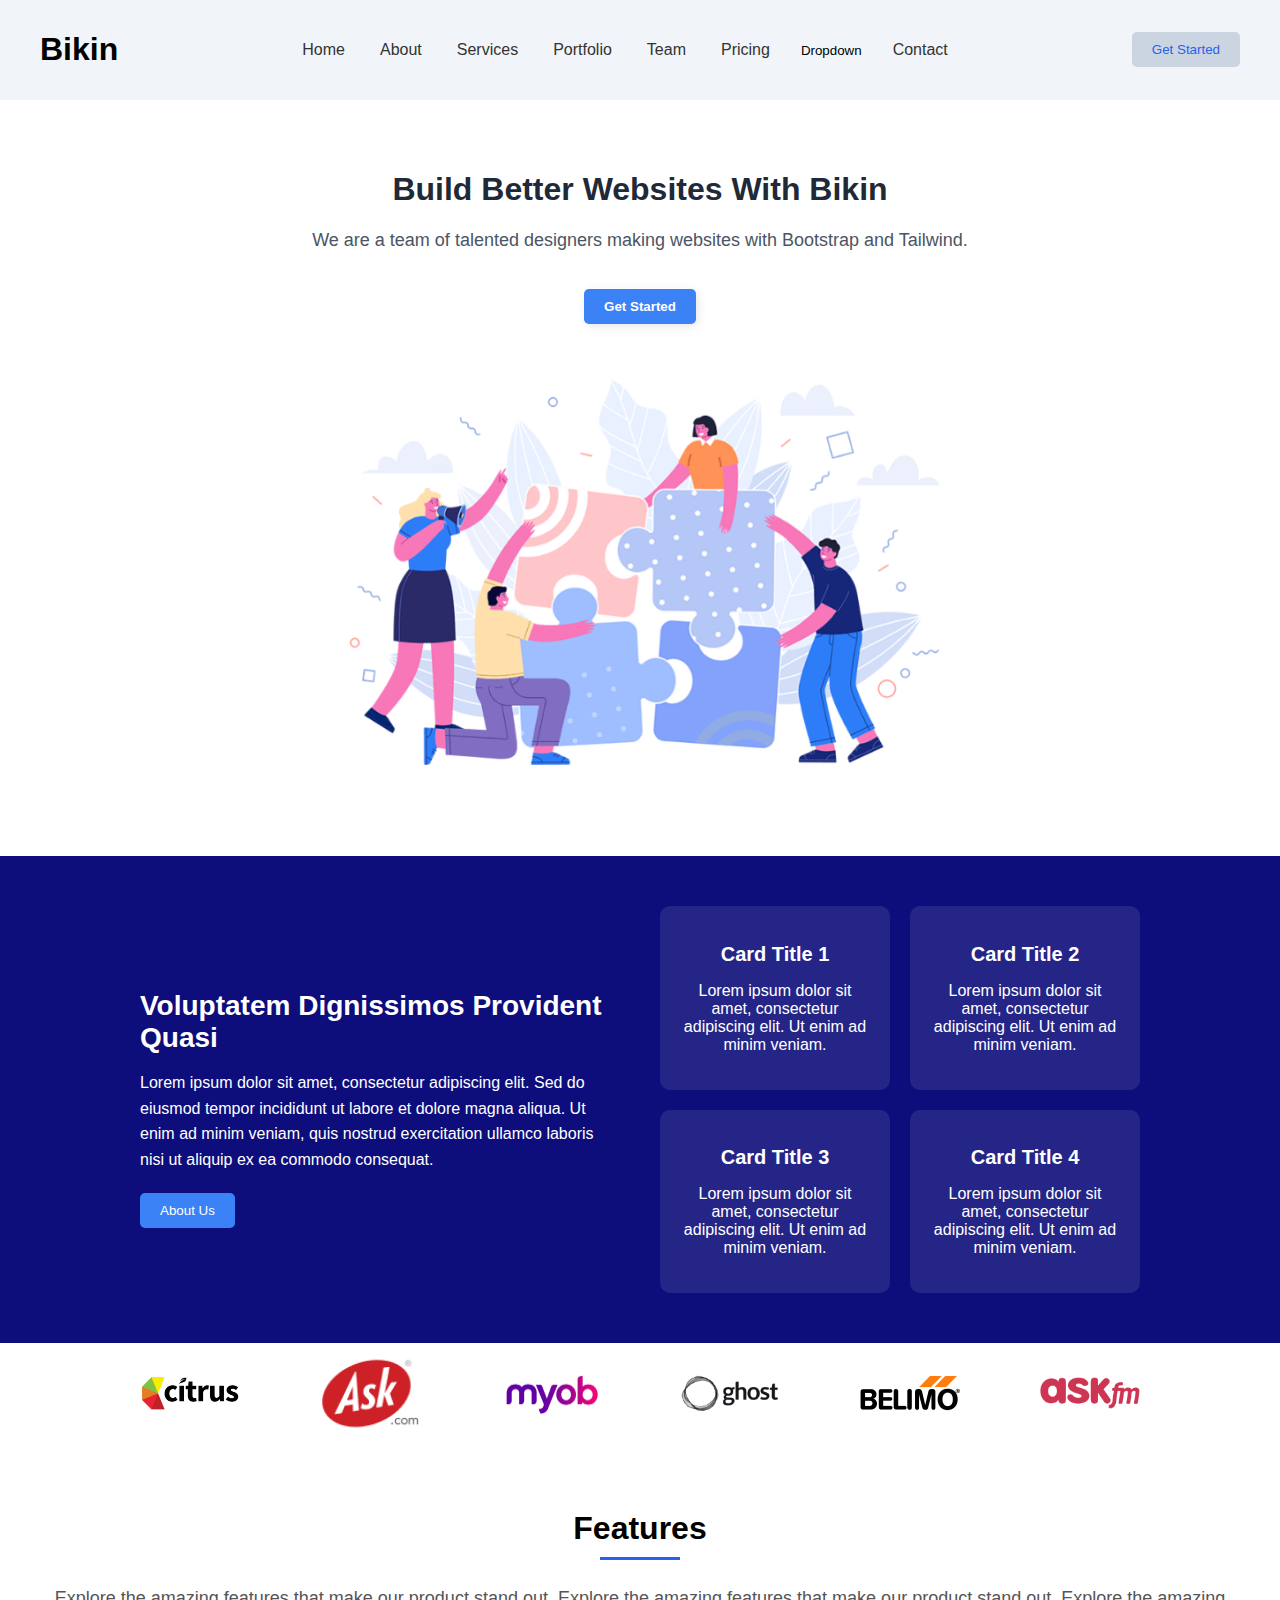
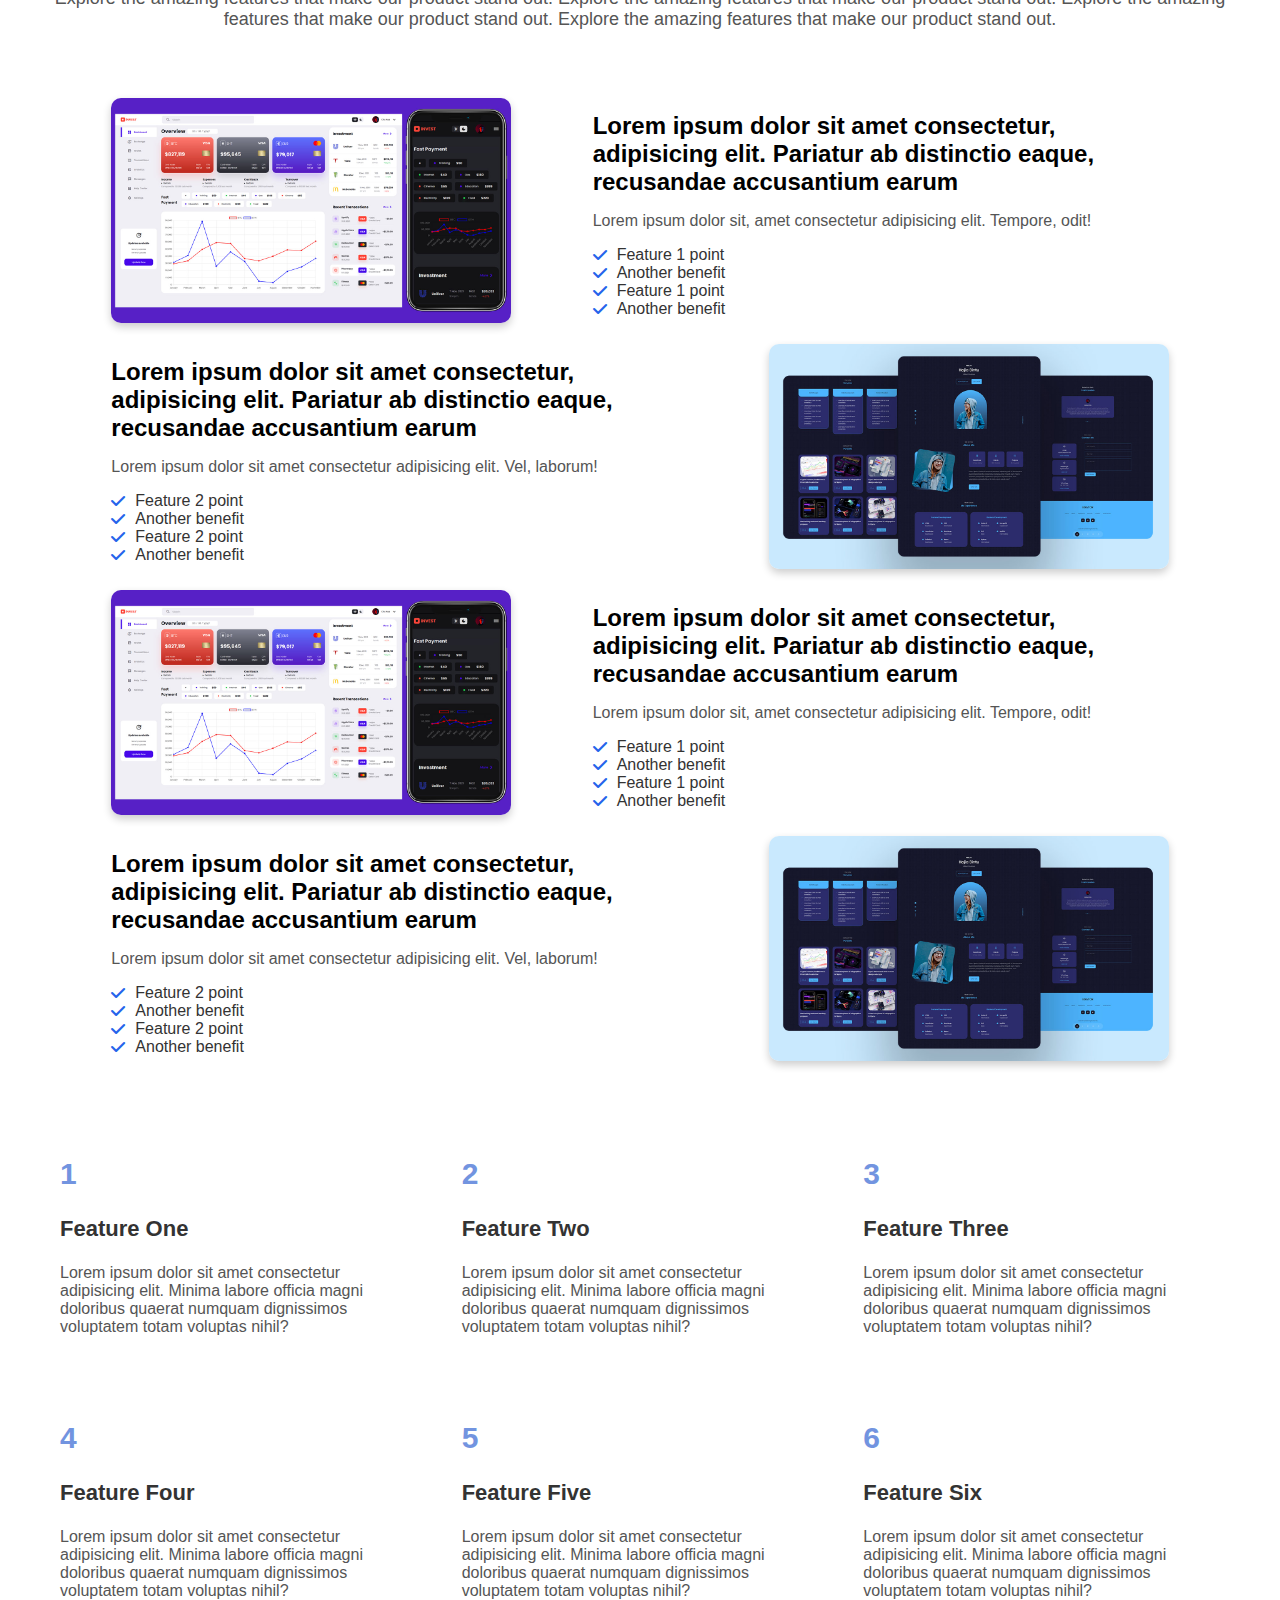
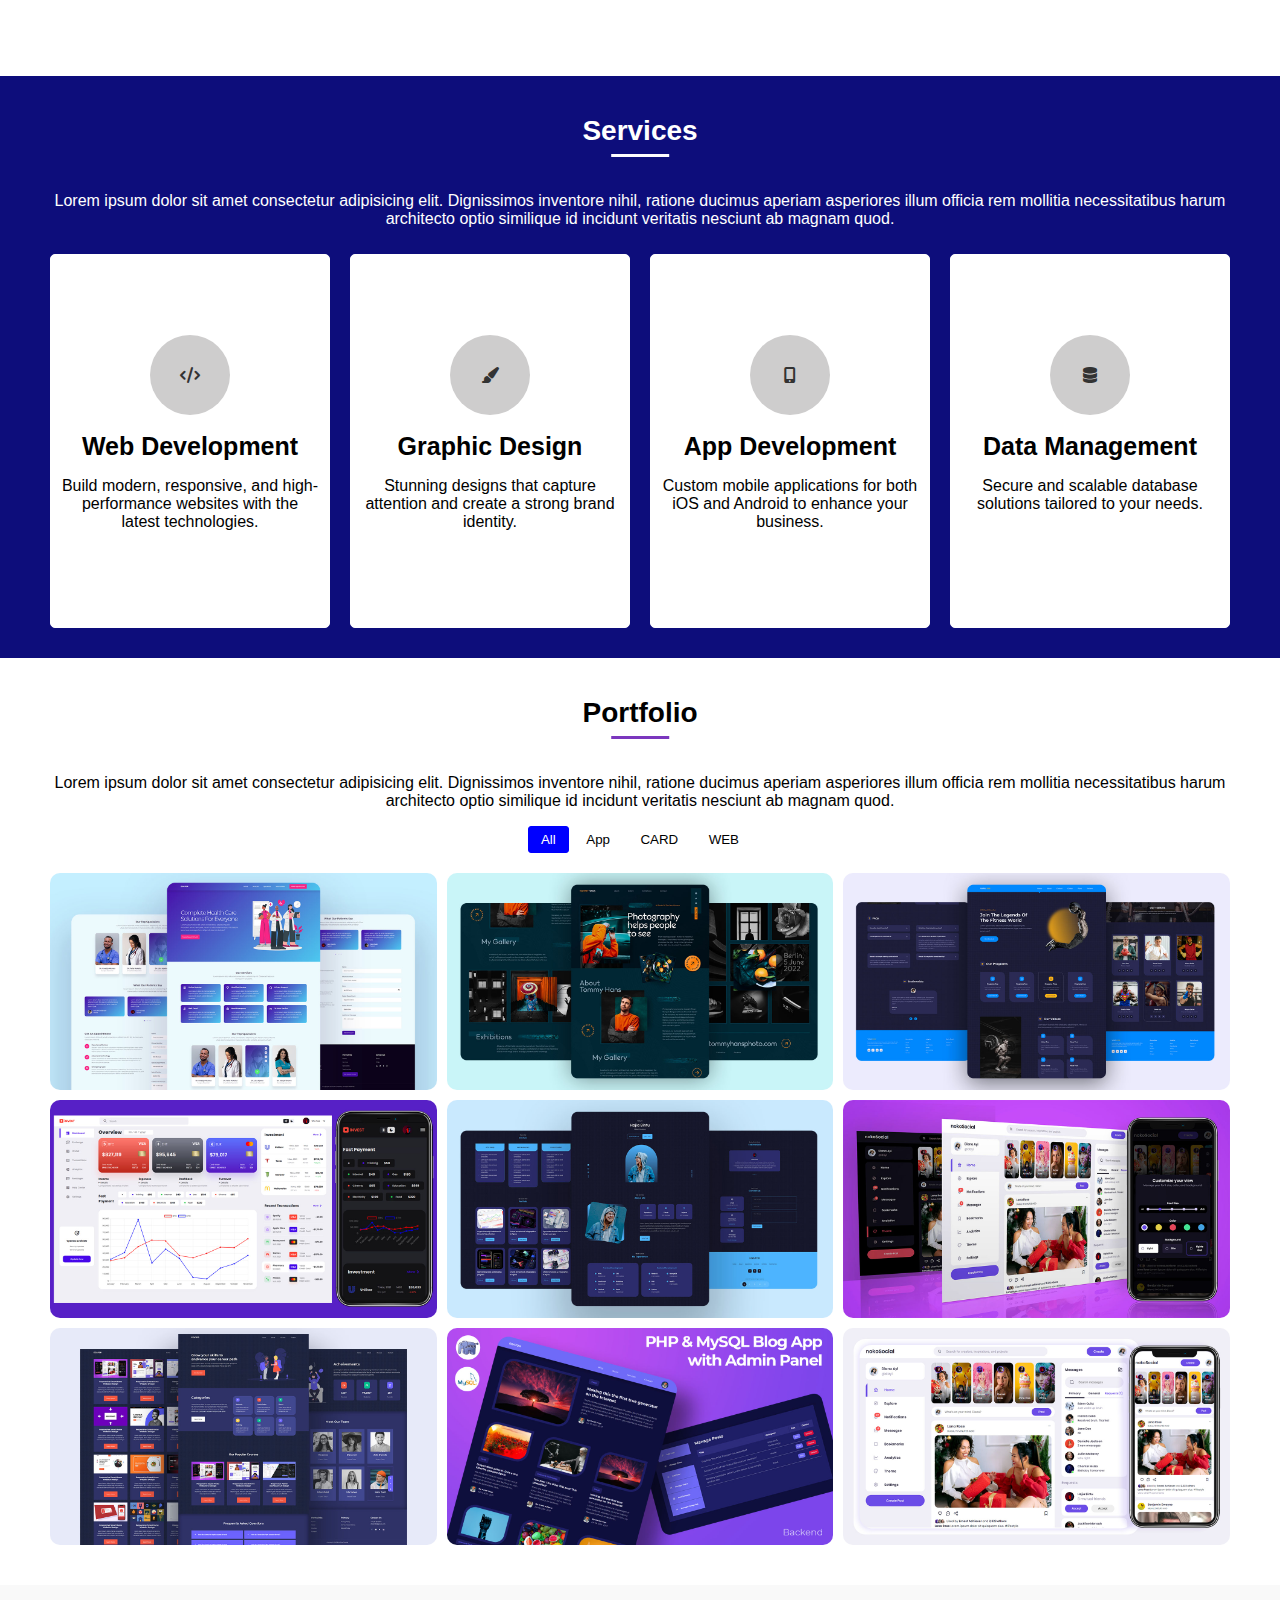
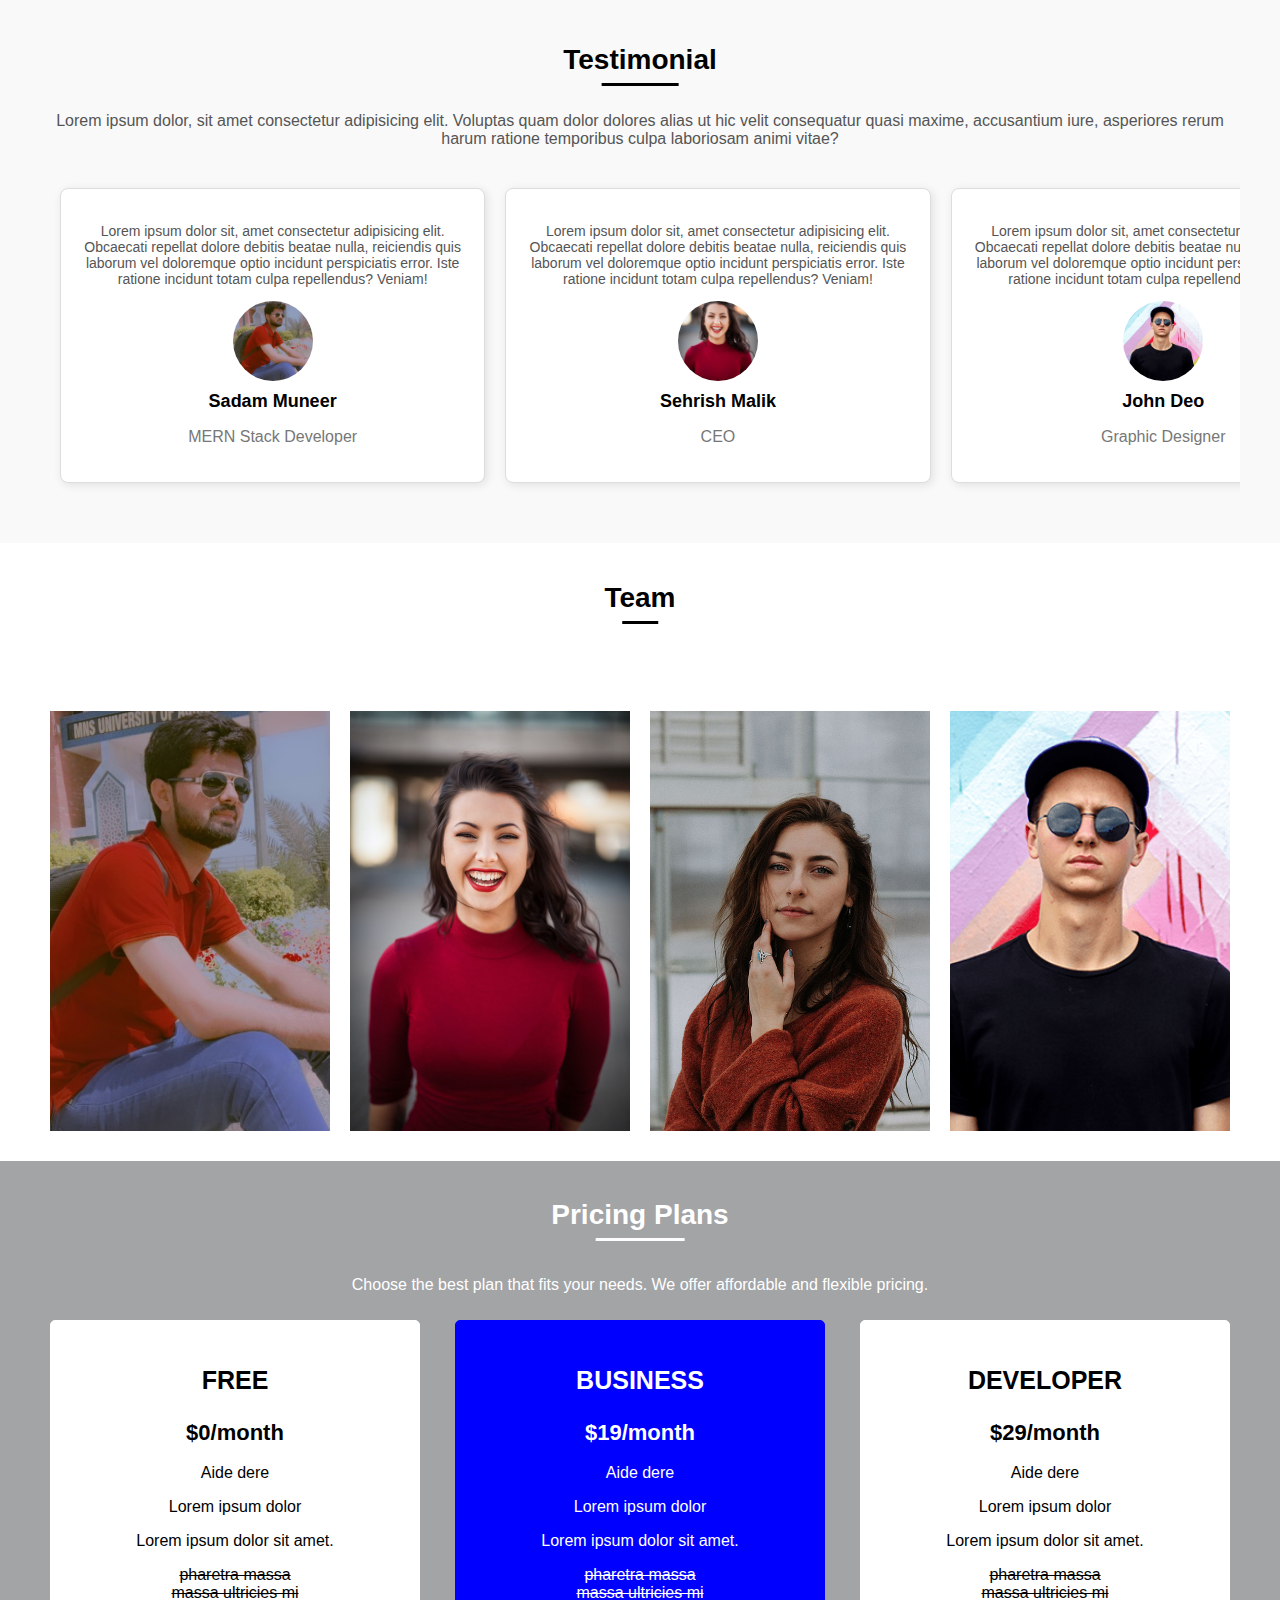
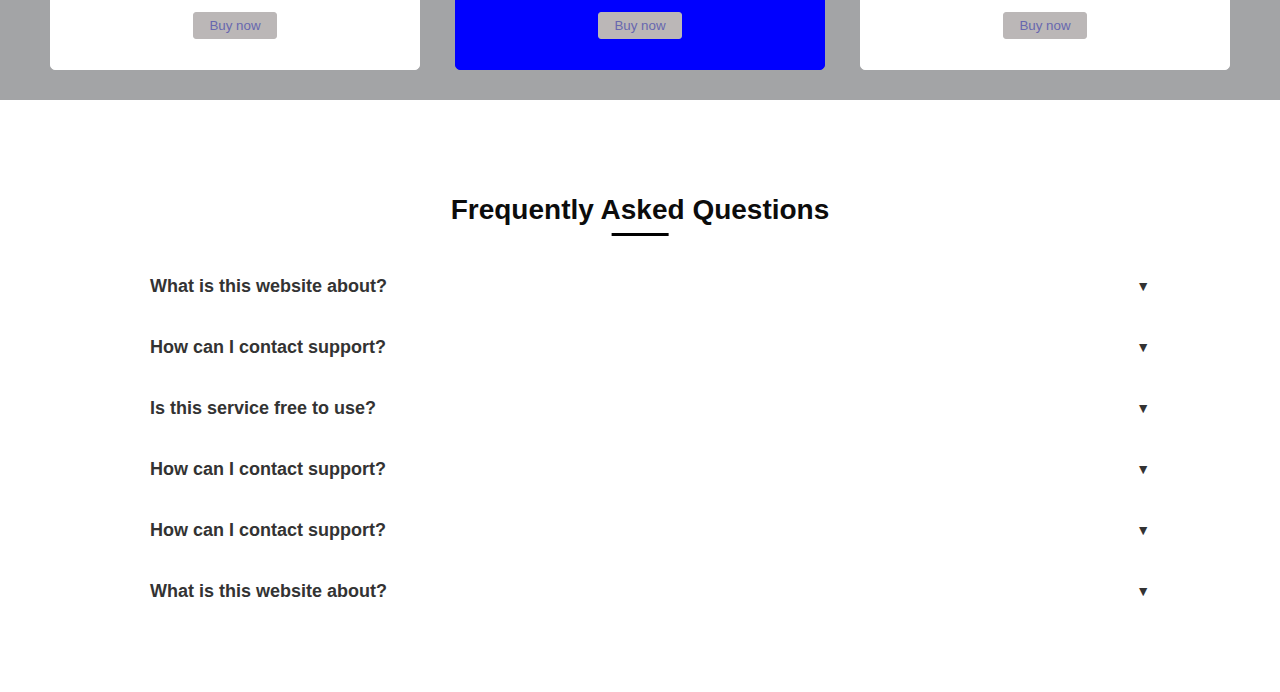
==== main.html @ 3523f473 "first commit" ====
<!DOCTYPE html>
<html lang="en">
  <head>
    <meta charset="UTF-8" />
    <meta name="viewport" content="width=device-width, initial-scale=1.0" />
    <title>Bikin</title>
  </head>
  <body>
    <div id="navbar"></div>
    <div id="header"></div>
    <div id="about"></div>
    <div id="mainfeatureDiv"></div>
    <div id="cards"></div>
    <div id="services"></div>
    <div id="portfolio"></div>
    <div id="testimonial"></div>
    <div id="team"></div>
    <div id="pricing"></div>
    <div id="faq"></div>

    <script>
      fetch("./Navbar/index.html")
        .then((response) => response.text())
        .then((data) => {
          document.getElementById("navbar").innerHTML = data;
        })
        .catch((error) => console.error("Error loading content:", error));

      // Load Header Page Content
      fetch("./Header/Header.html")
        .then((response) => response.text())
        .then((data) => {
          document.getElementById("header").innerHTML = data;
        })
        .catch((error) => console.error("Error loading content:", error));

      // Load About Content
      fetch("./About/About.html")
        .then((response) => response.text())
        .then((data) => {
          document.getElementById("about").innerHTML = data;
        })
        .catch((error) => console.error("Error loading content:", error));

      // Load feature Content
      fetch("./feature-section/feature.html")
        .then((response) => response.text())
        .then((data) => {
          document.getElementById("mainfeatureDiv").innerHTML = data;
        })
        .catch((error) => console.error("Error loading content:", error));

      // Load cards Content
      fetch("./cards/cards.html")
        .then((response) => response.text())
        .then((data) => {
          document.getElementById("cards").innerHTML = data;
        })
        .catch((error) => console.error("Error loading content:", error));

      // Load services Content
      fetch("./services/services.html")
        .then((response) => response.text())
        .then((data) => {
          document.getElementById("services").innerHTML = data;
        })
        .catch((error) => console.error("Error loading content:", error));

      // Load portfolio Content
      fetch("./portfolio-section/portfolio.html")
        .then((response) => response.text())
        .then((data) => {
          document.getElementById("portfolio").innerHTML = data;
        })
        .catch((error) => console.error("Error loading content:", error));

      // Load  testimonial-section Content
      fetch("./testimonial-section/testimonial.html")
        .then((response) => response.text())
        .then((data) => {
          document.getElementById("testimonial").innerHTML = data;
        })
        .catch((error) => console.error("Error loading content:", error));

      // Load  testimonial-section Content
      fetch("./team/team.html")
        .then((response) => response.text())
        .then((data) => {
          document.getElementById("team").innerHTML = data;
        })
        .catch((error) => console.error("Error loading content:", error));

      // Load  testimonial-section Content
      fetch("./pricing/pricing.html")
        .then((response) => response.text())
        .then((data) => {
          document.getElementById("pricing").innerHTML = data;
        })
        .catch((error) => console.error("Error loading content:", error));

      // Load  FAQ-section Content
      fetch("./faq/faq.html")
        .then((response) => response.text())
        .then((data) => {
          document.getElementById("faq").innerHTML = data;
        })
        .catch((error) => console.error("Error loading content:", error));
    </script>
  </body>
</html>
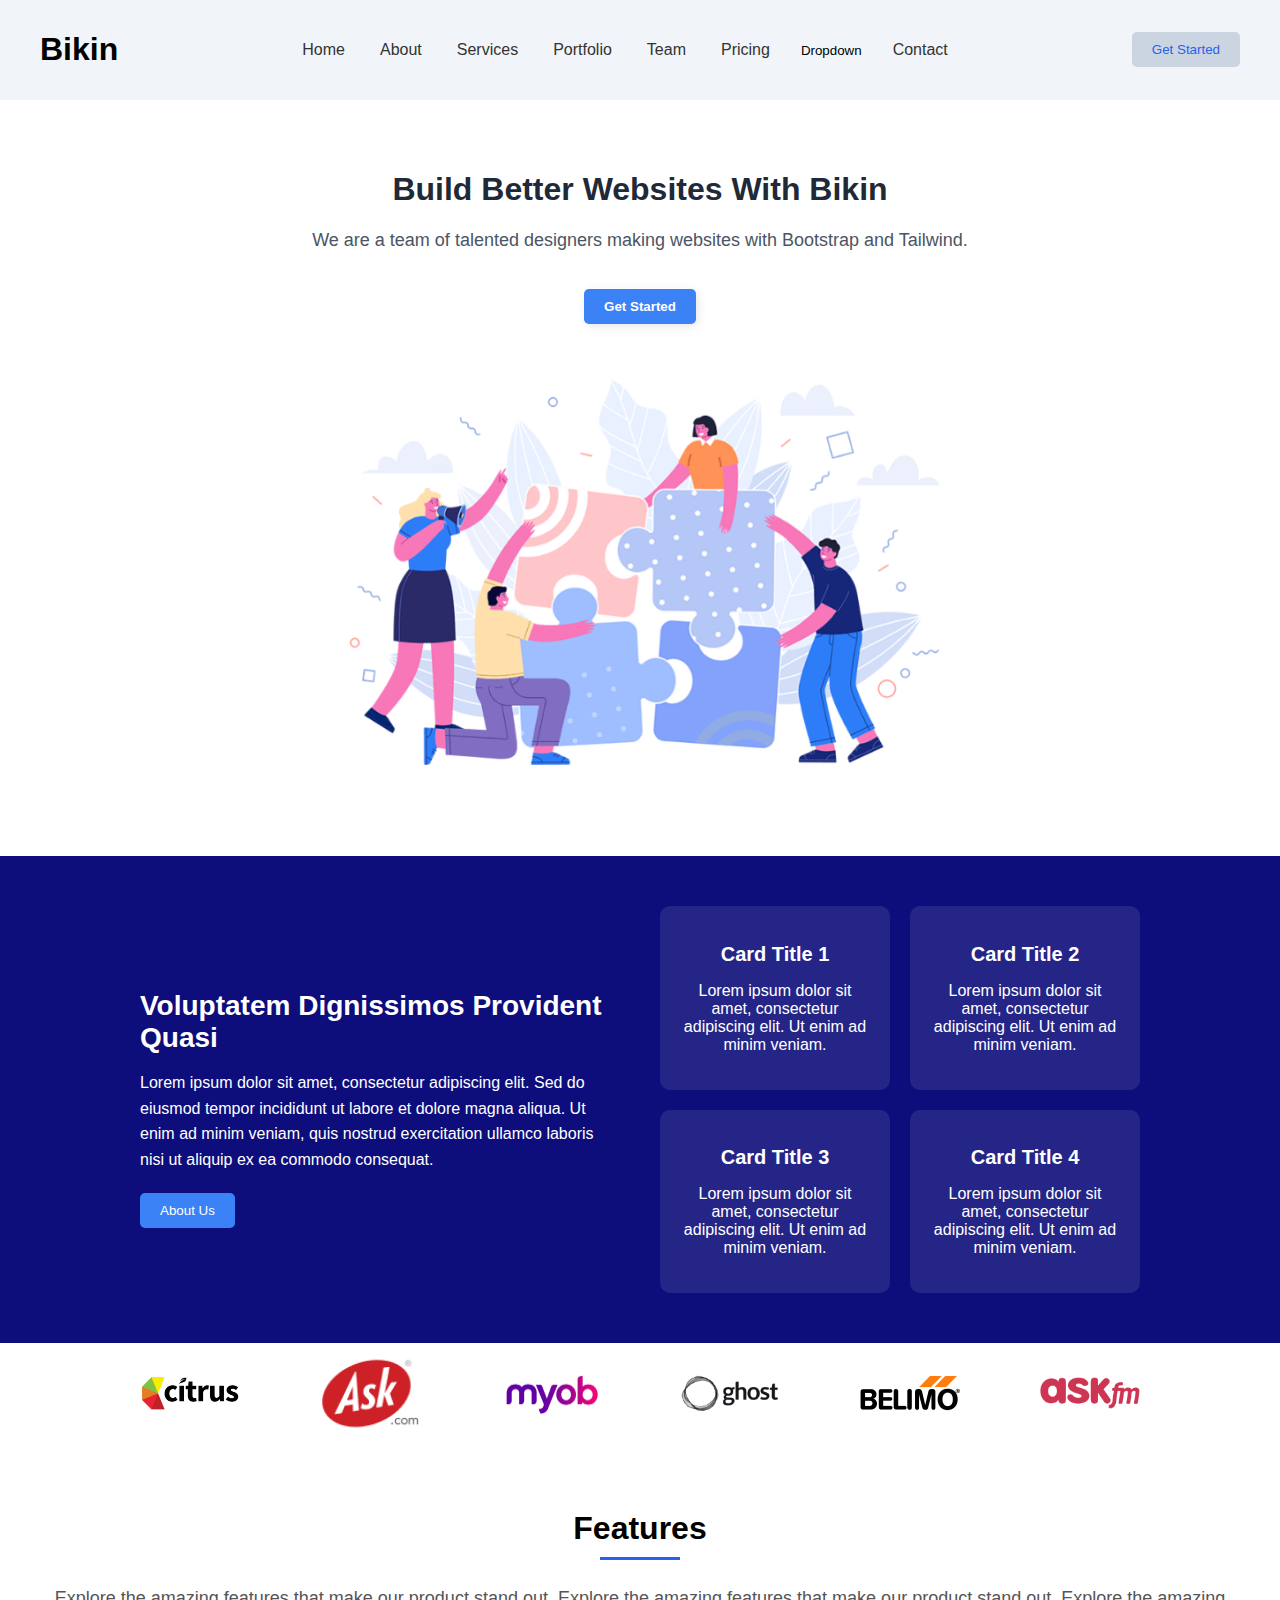
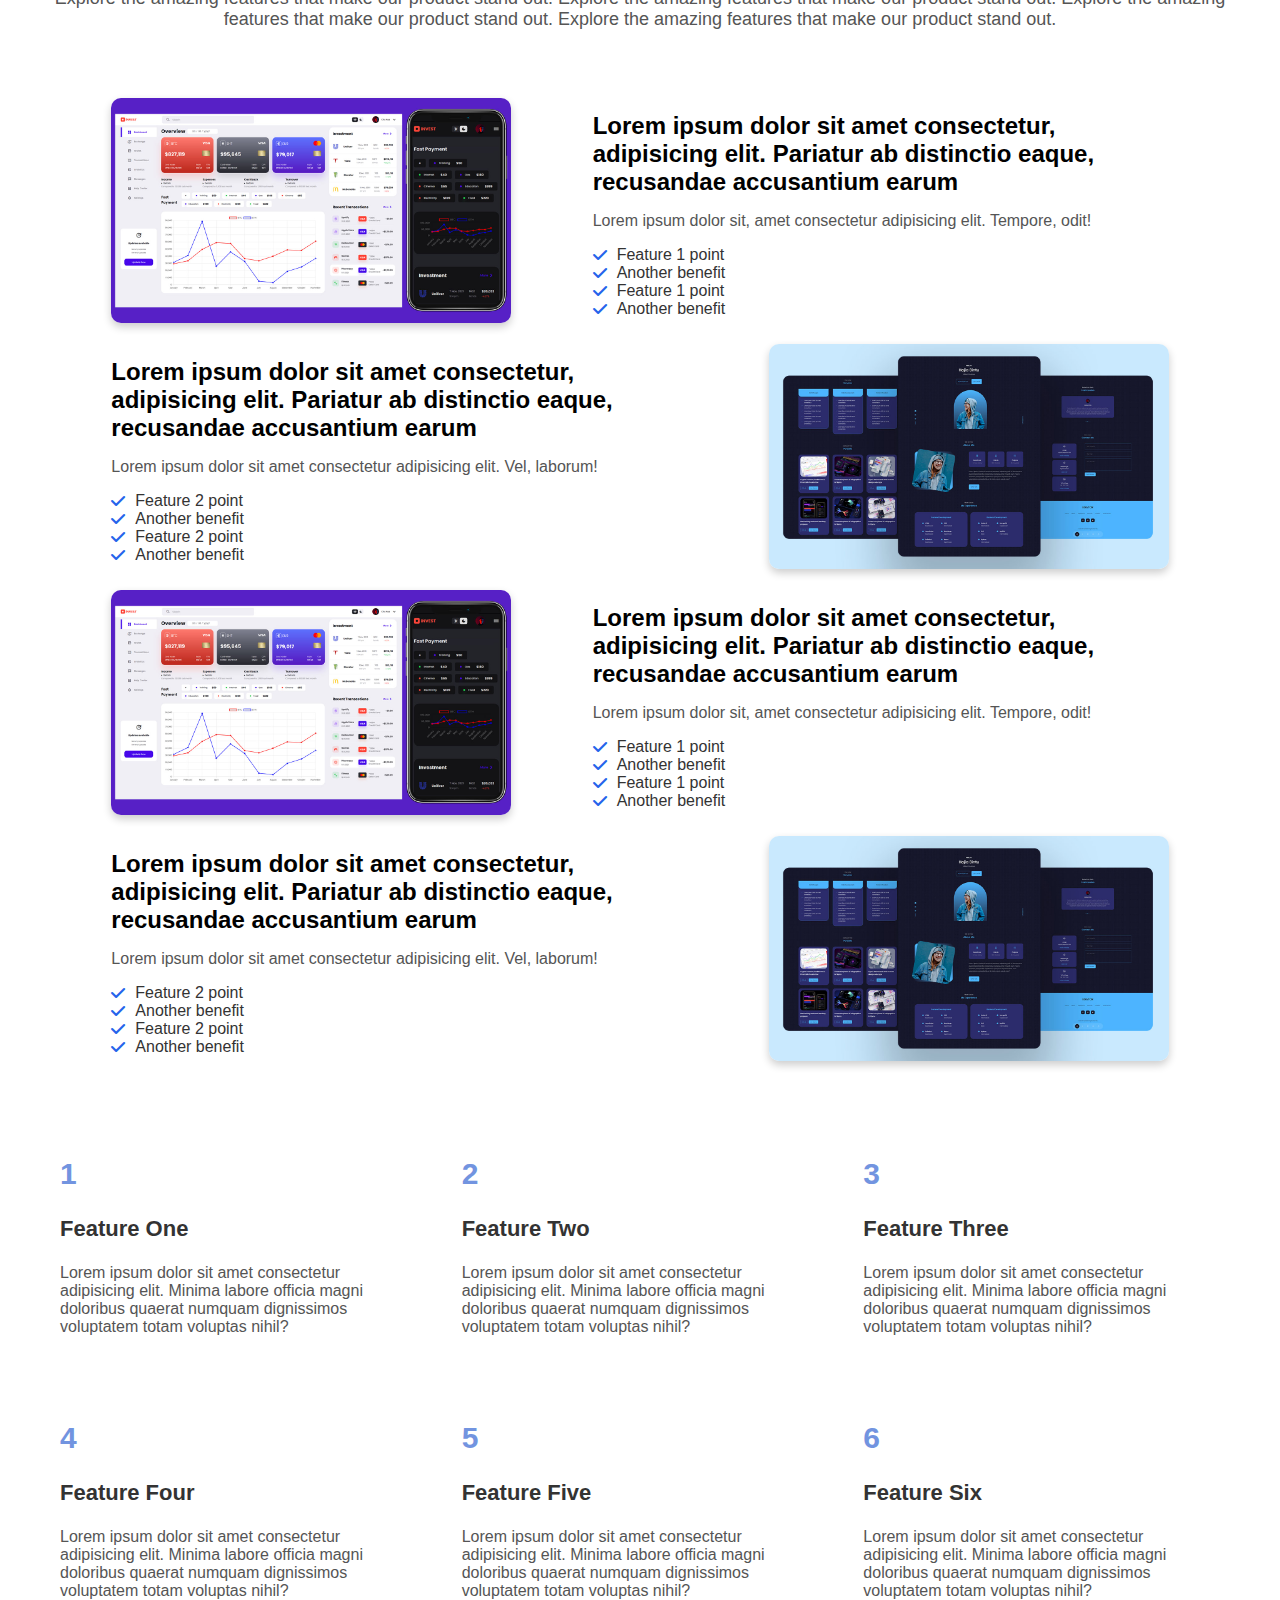
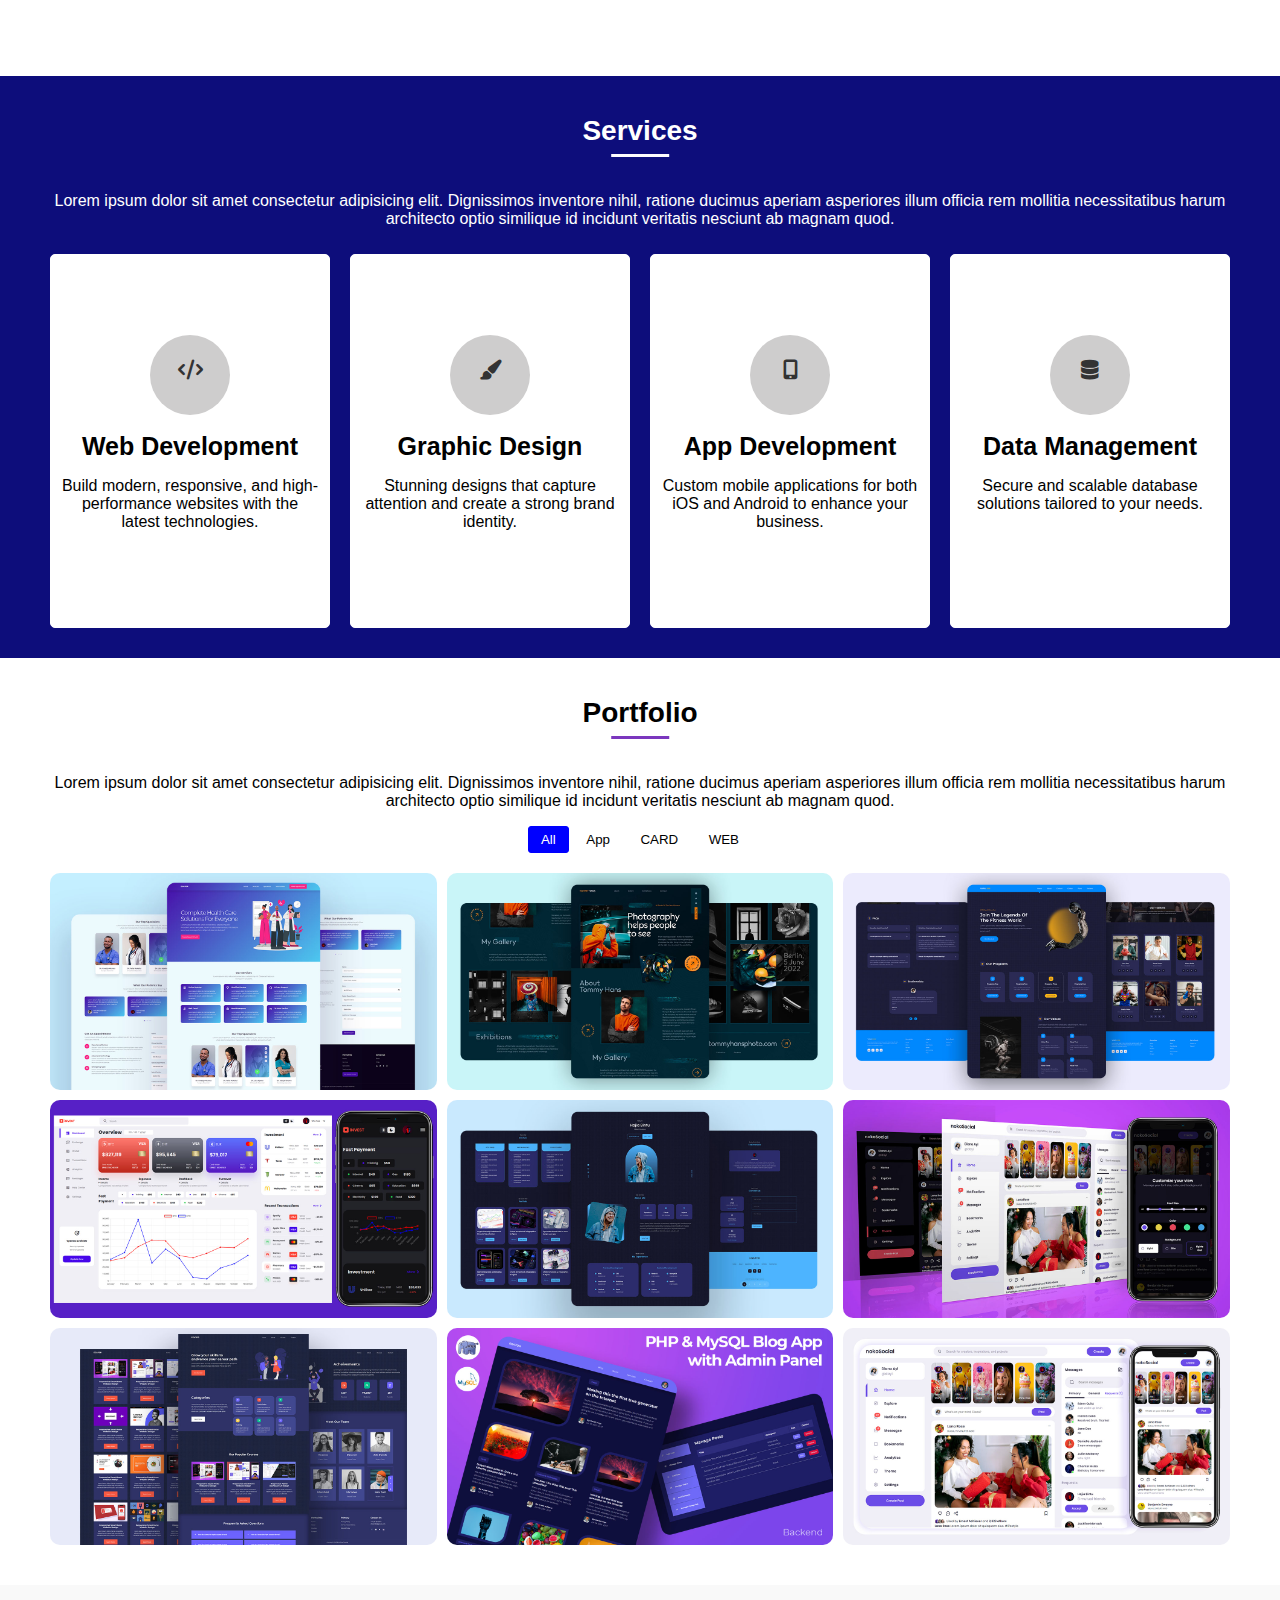
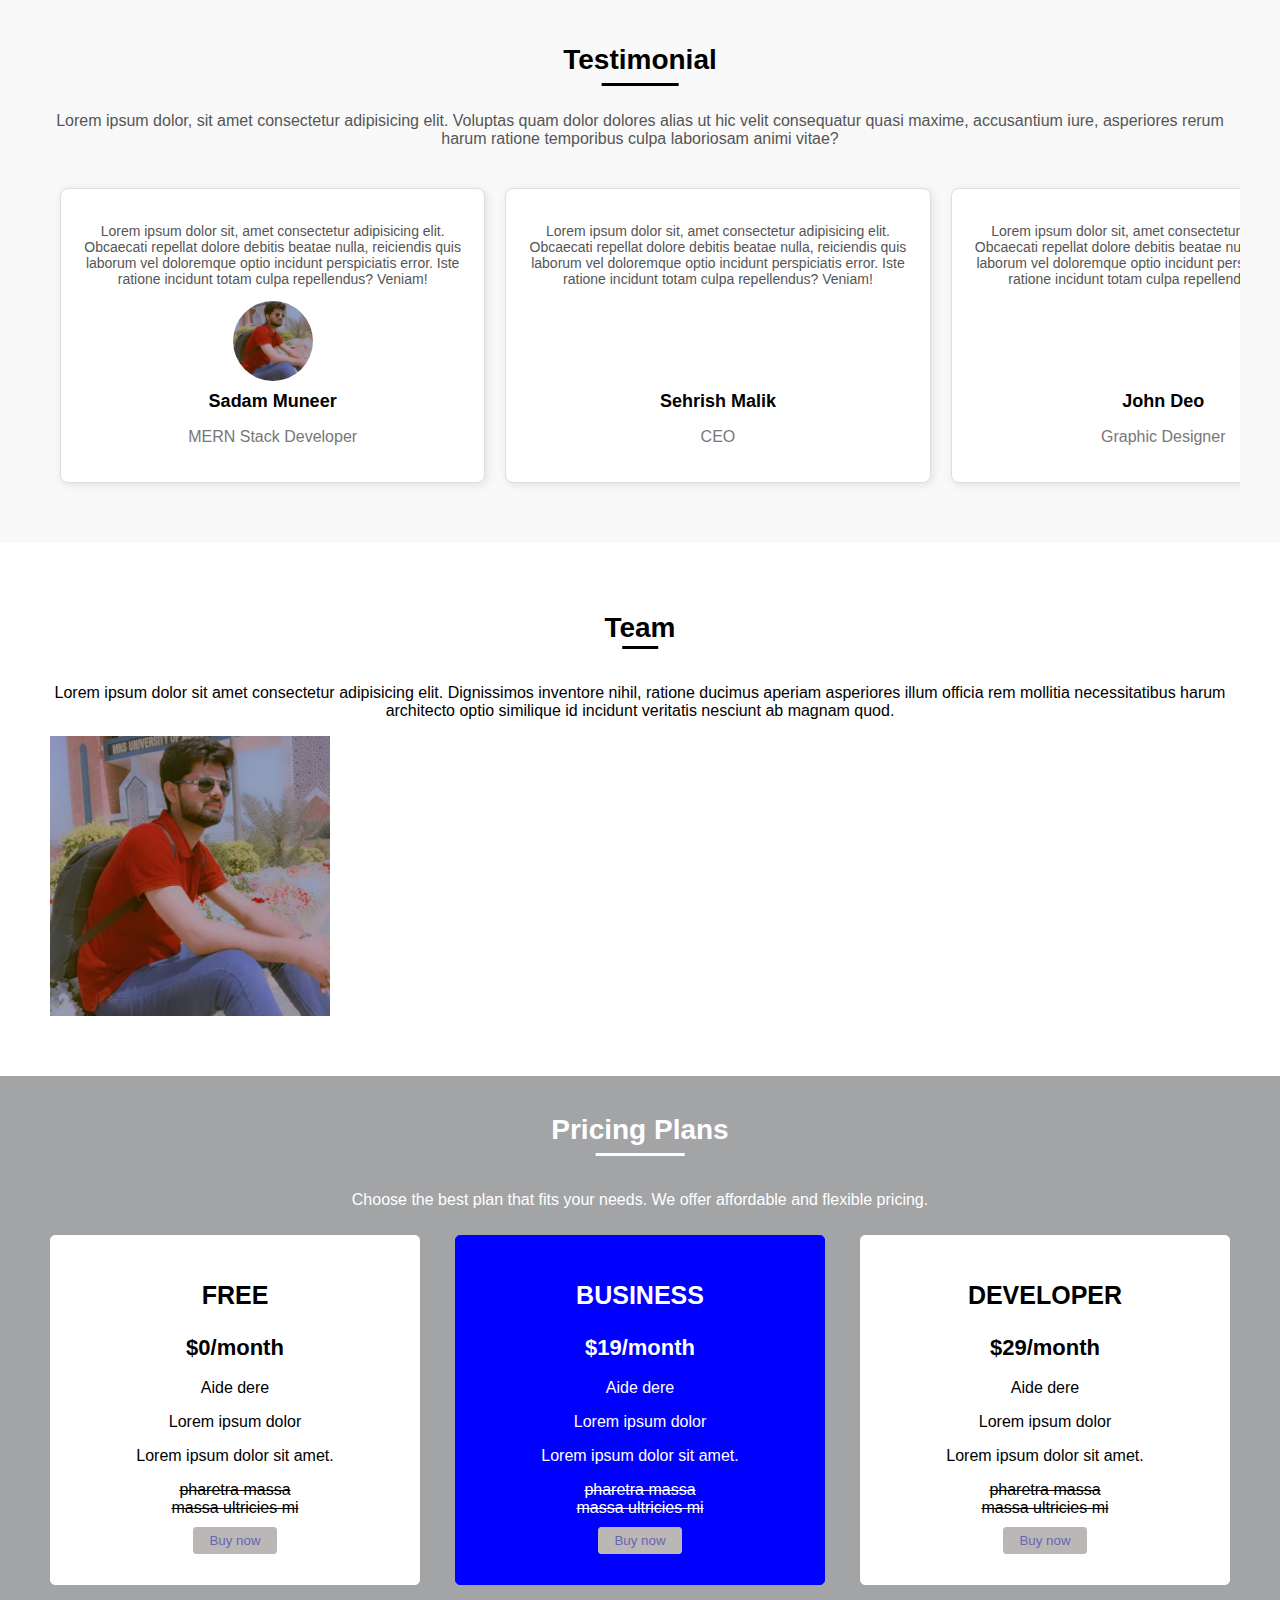
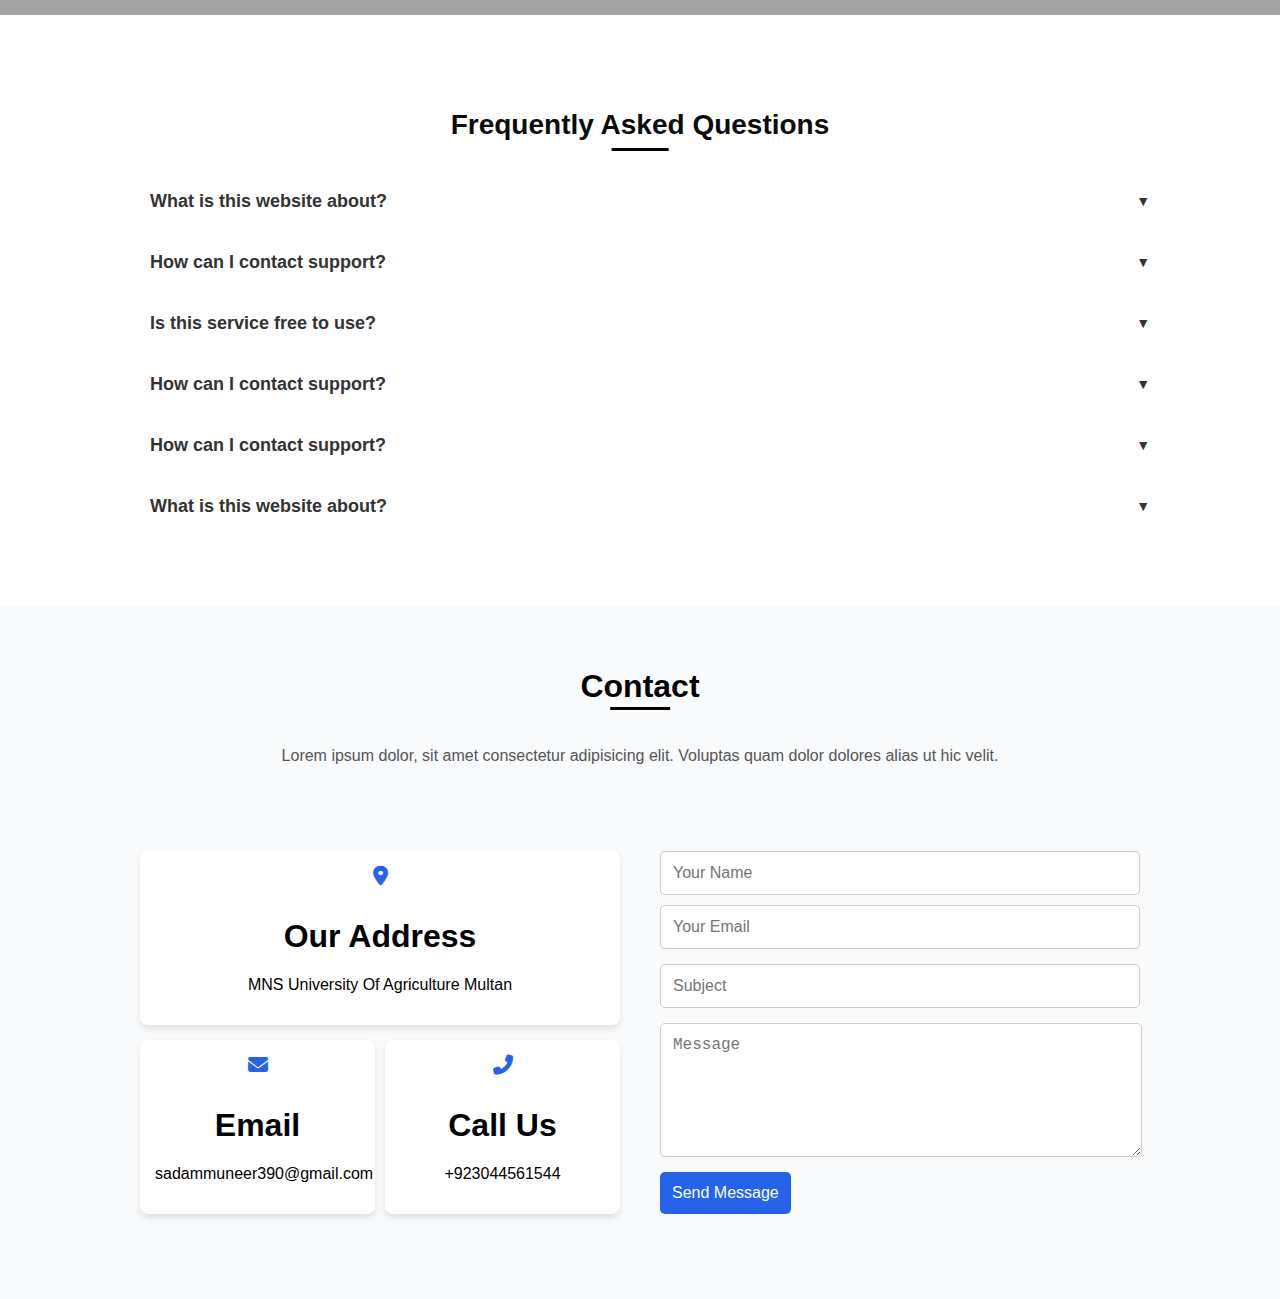
==== commit 1b228125: "feat: updated" ====
--- a/main.html
+++ b/main.html
@@ -17,6 +17,8 @@
     <div id="team"></div>
     <div id="pricing"></div>
     <div id="faq"></div>
+    <div id="contact"></div>
+
 
     <script>
       fetch("./Navbar/index.html")
@@ -105,6 +107,14 @@
           document.getElementById("faq").innerHTML = data;
         })
         .catch((error) => console.error("Error loading content:", error));
+
+          // Load  contact-section Content
+      fetch("./contact/contact.html")
+        .then((response) => response.text())
+        .then((data) => {
+          document.getElementById("contact").innerHTML = data;
+        })
+        .catch((error) => console.error("Error loading content:", error));
     </script>
   </body>
 </html>
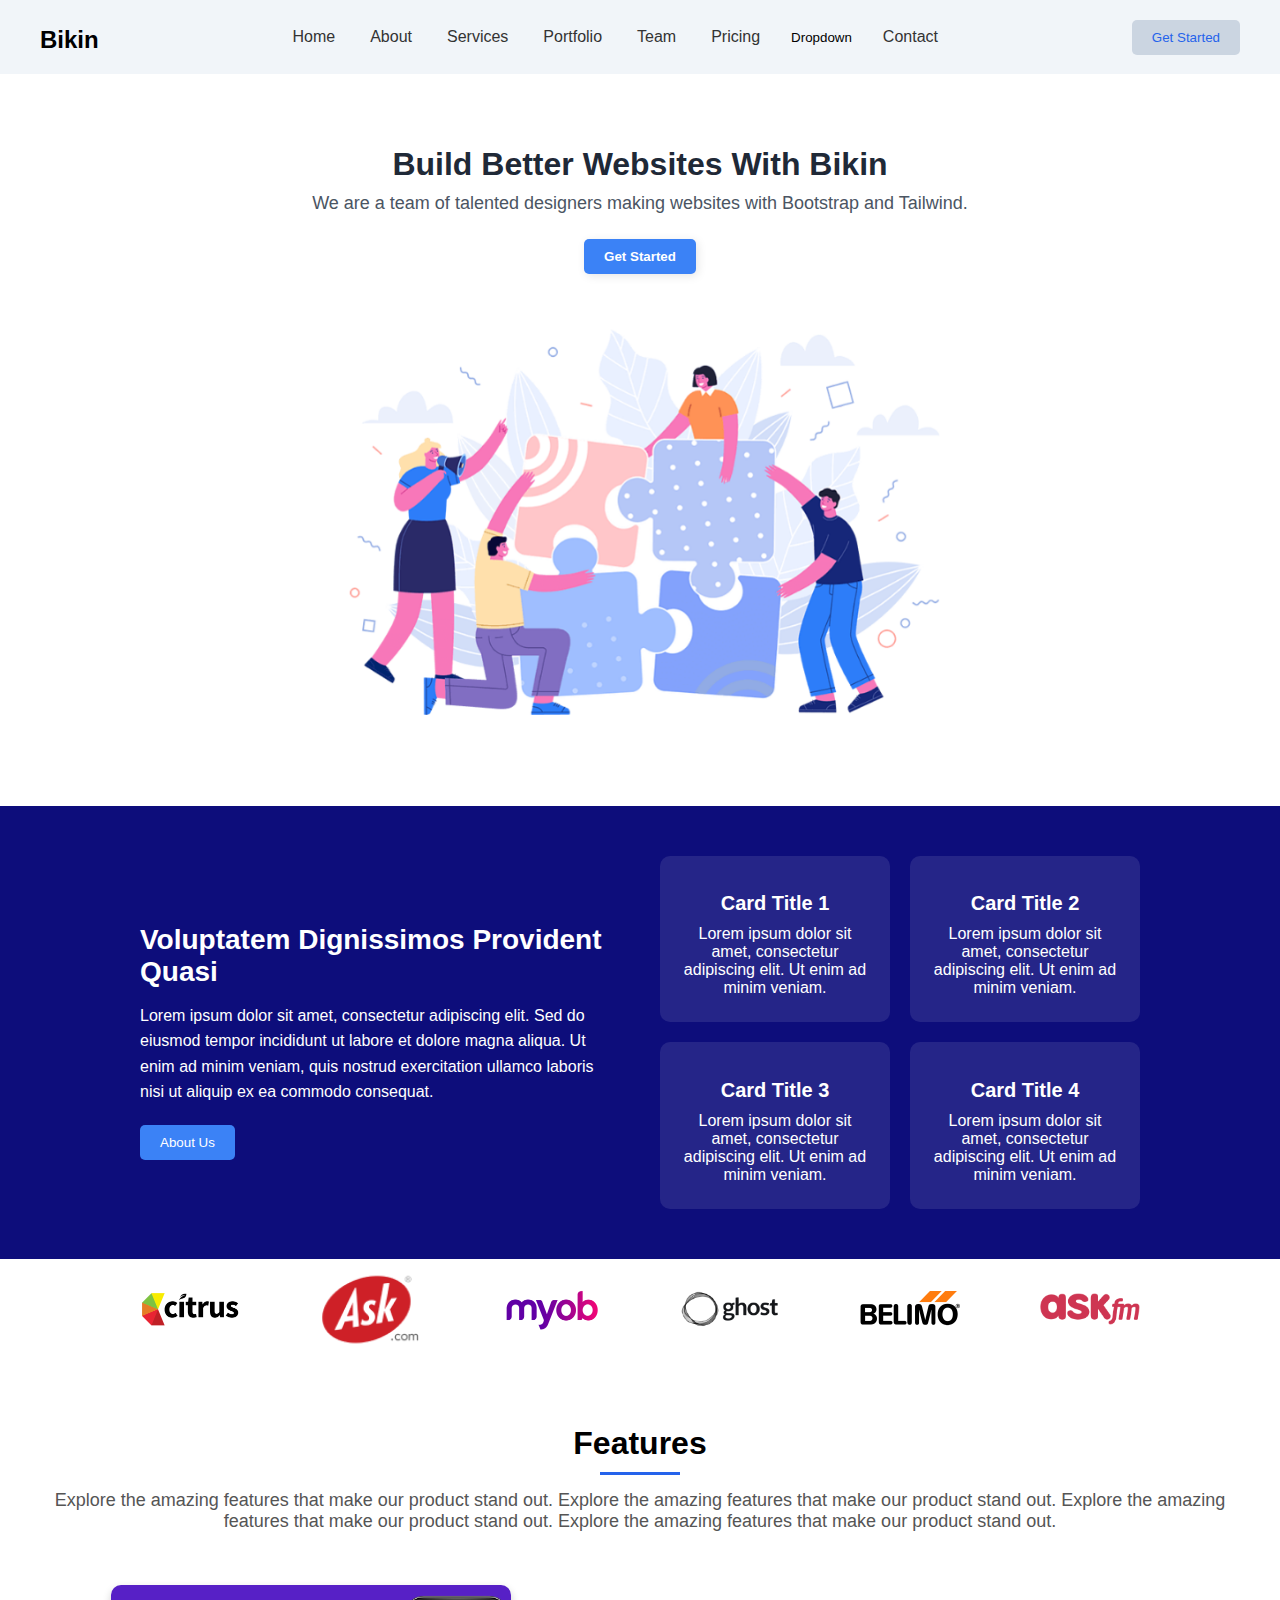
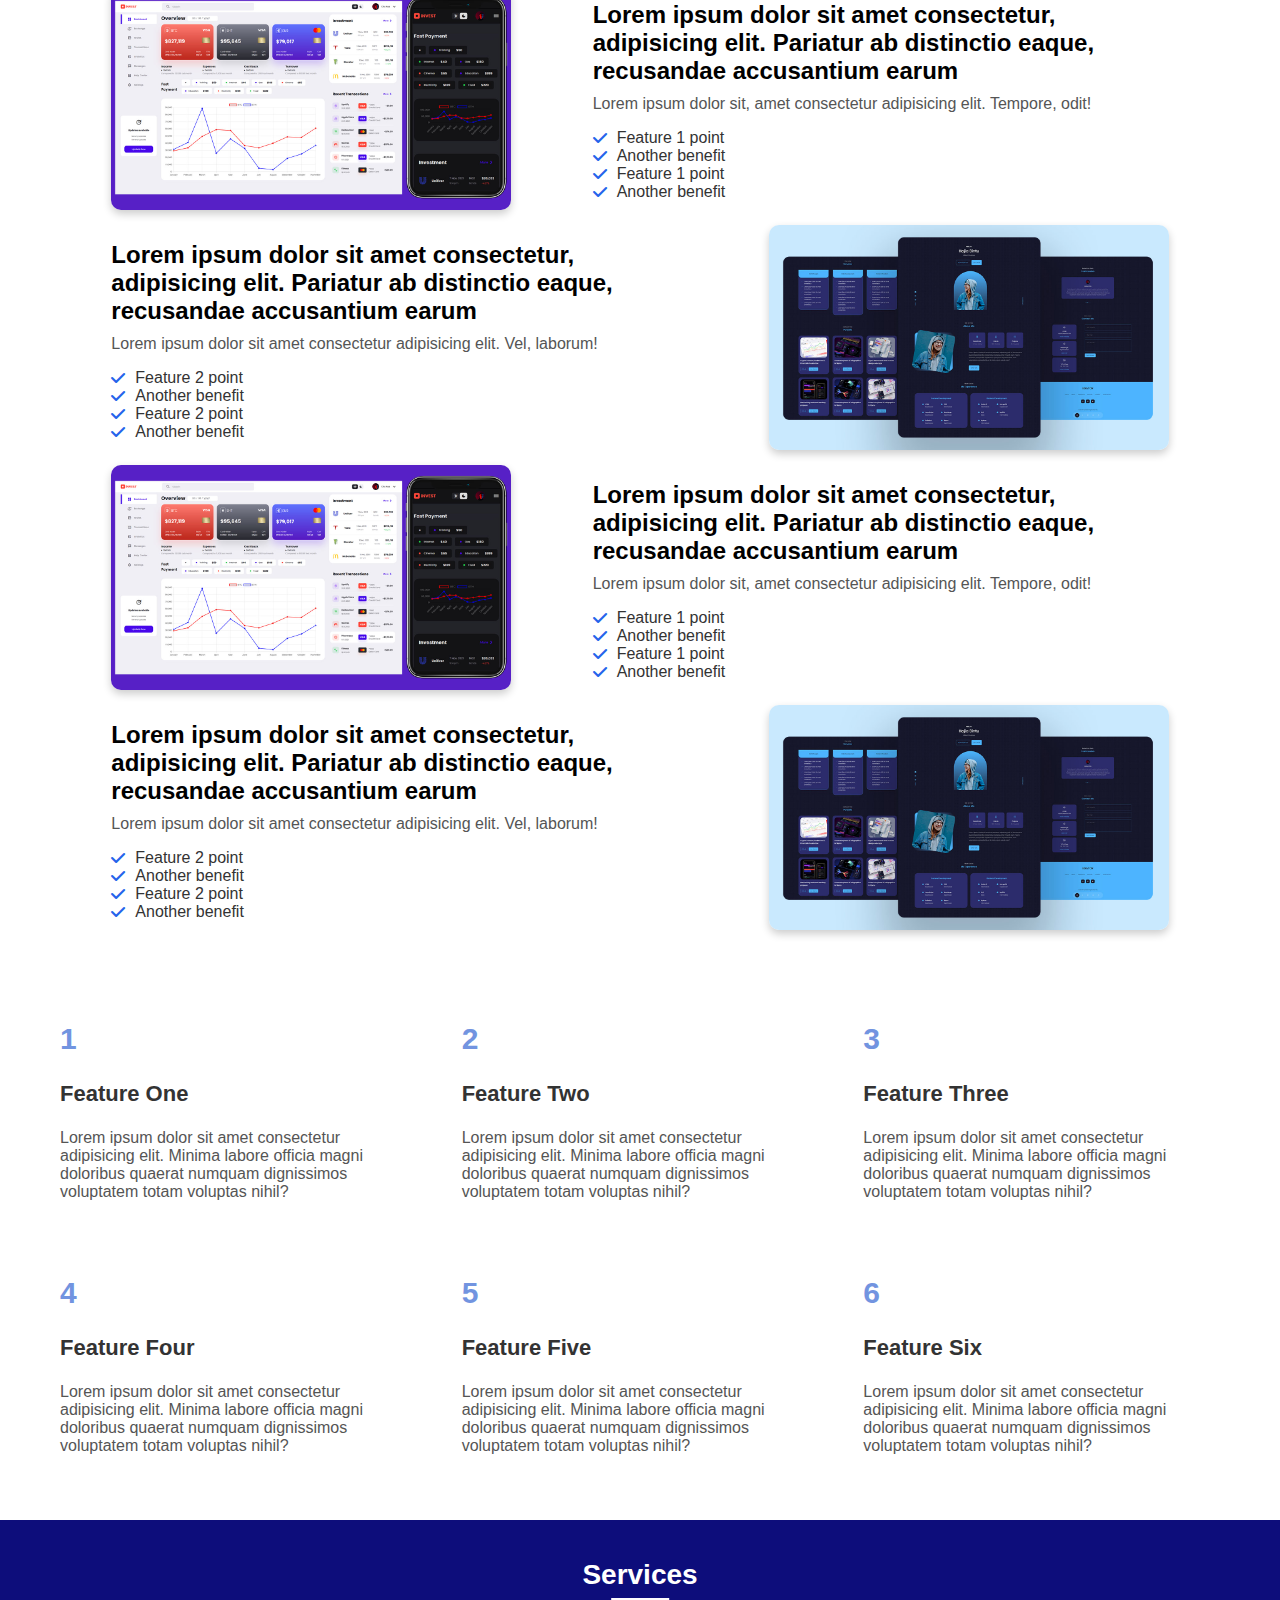
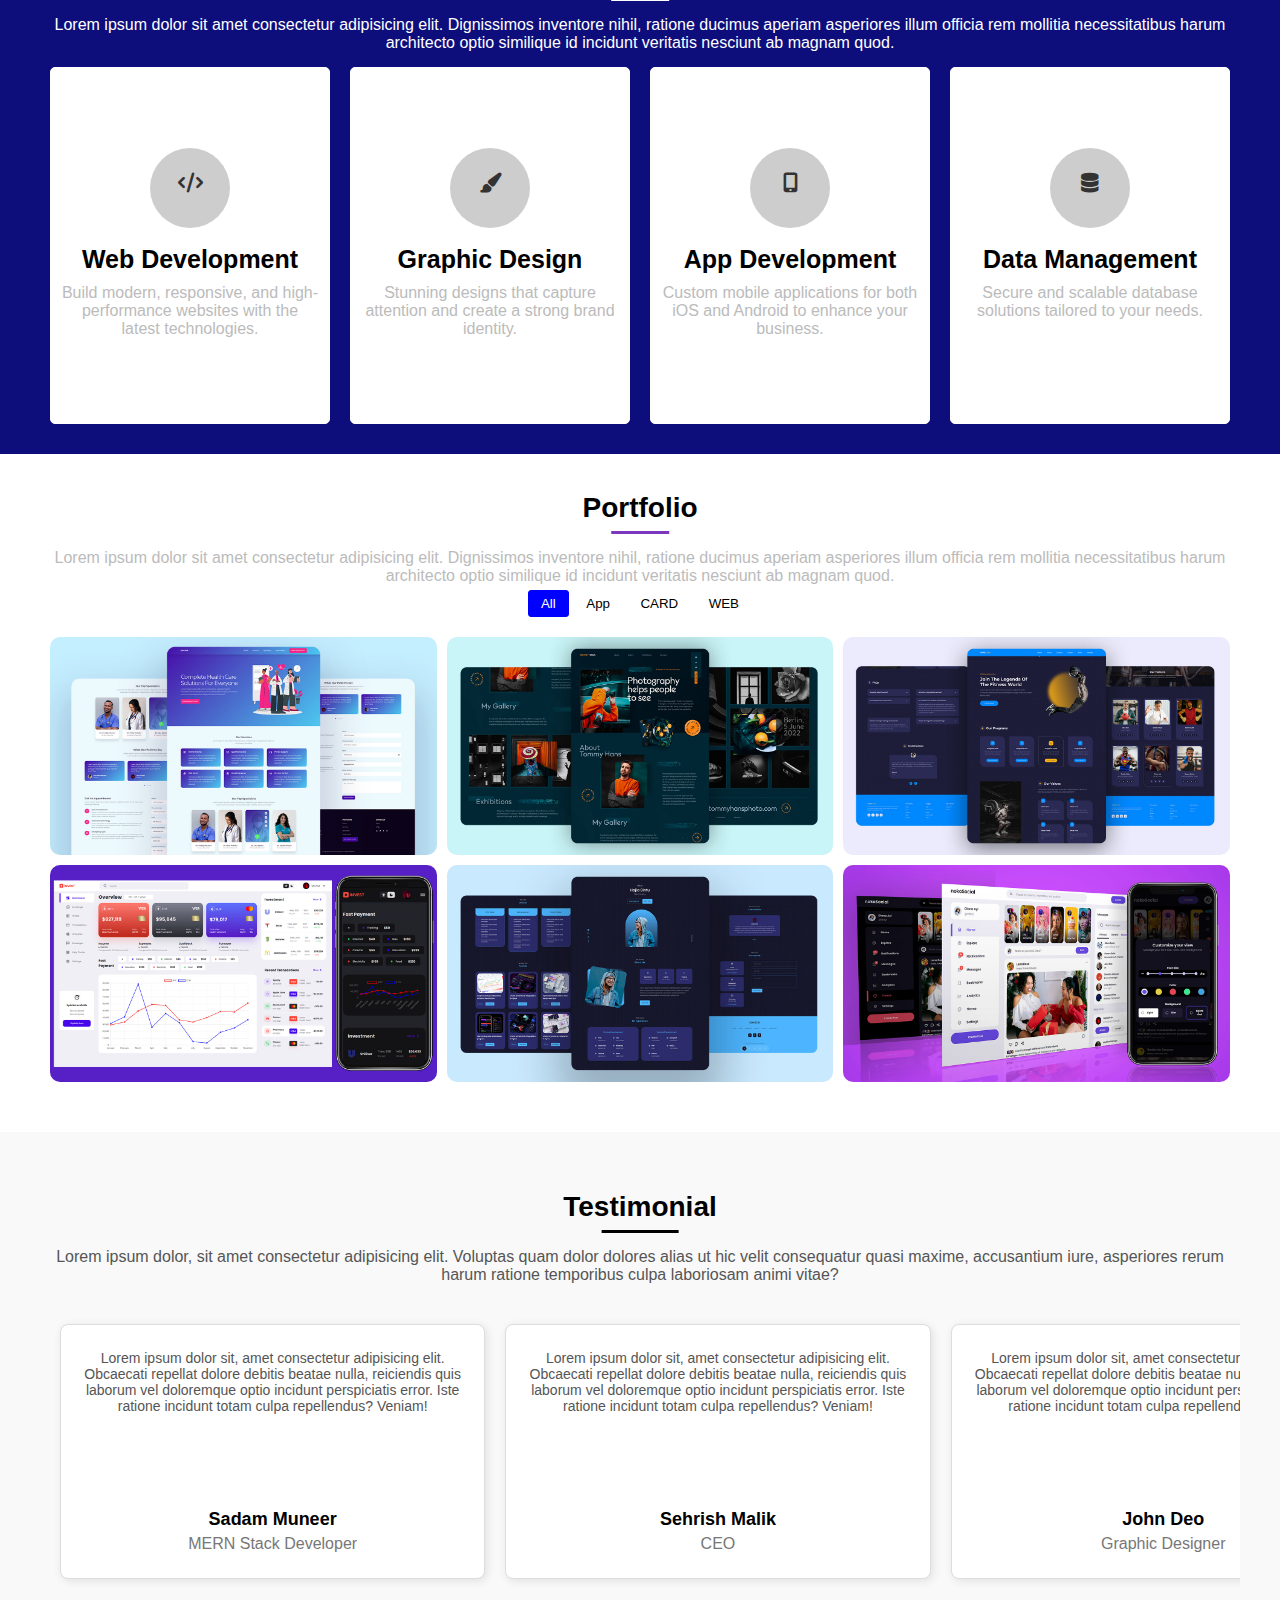
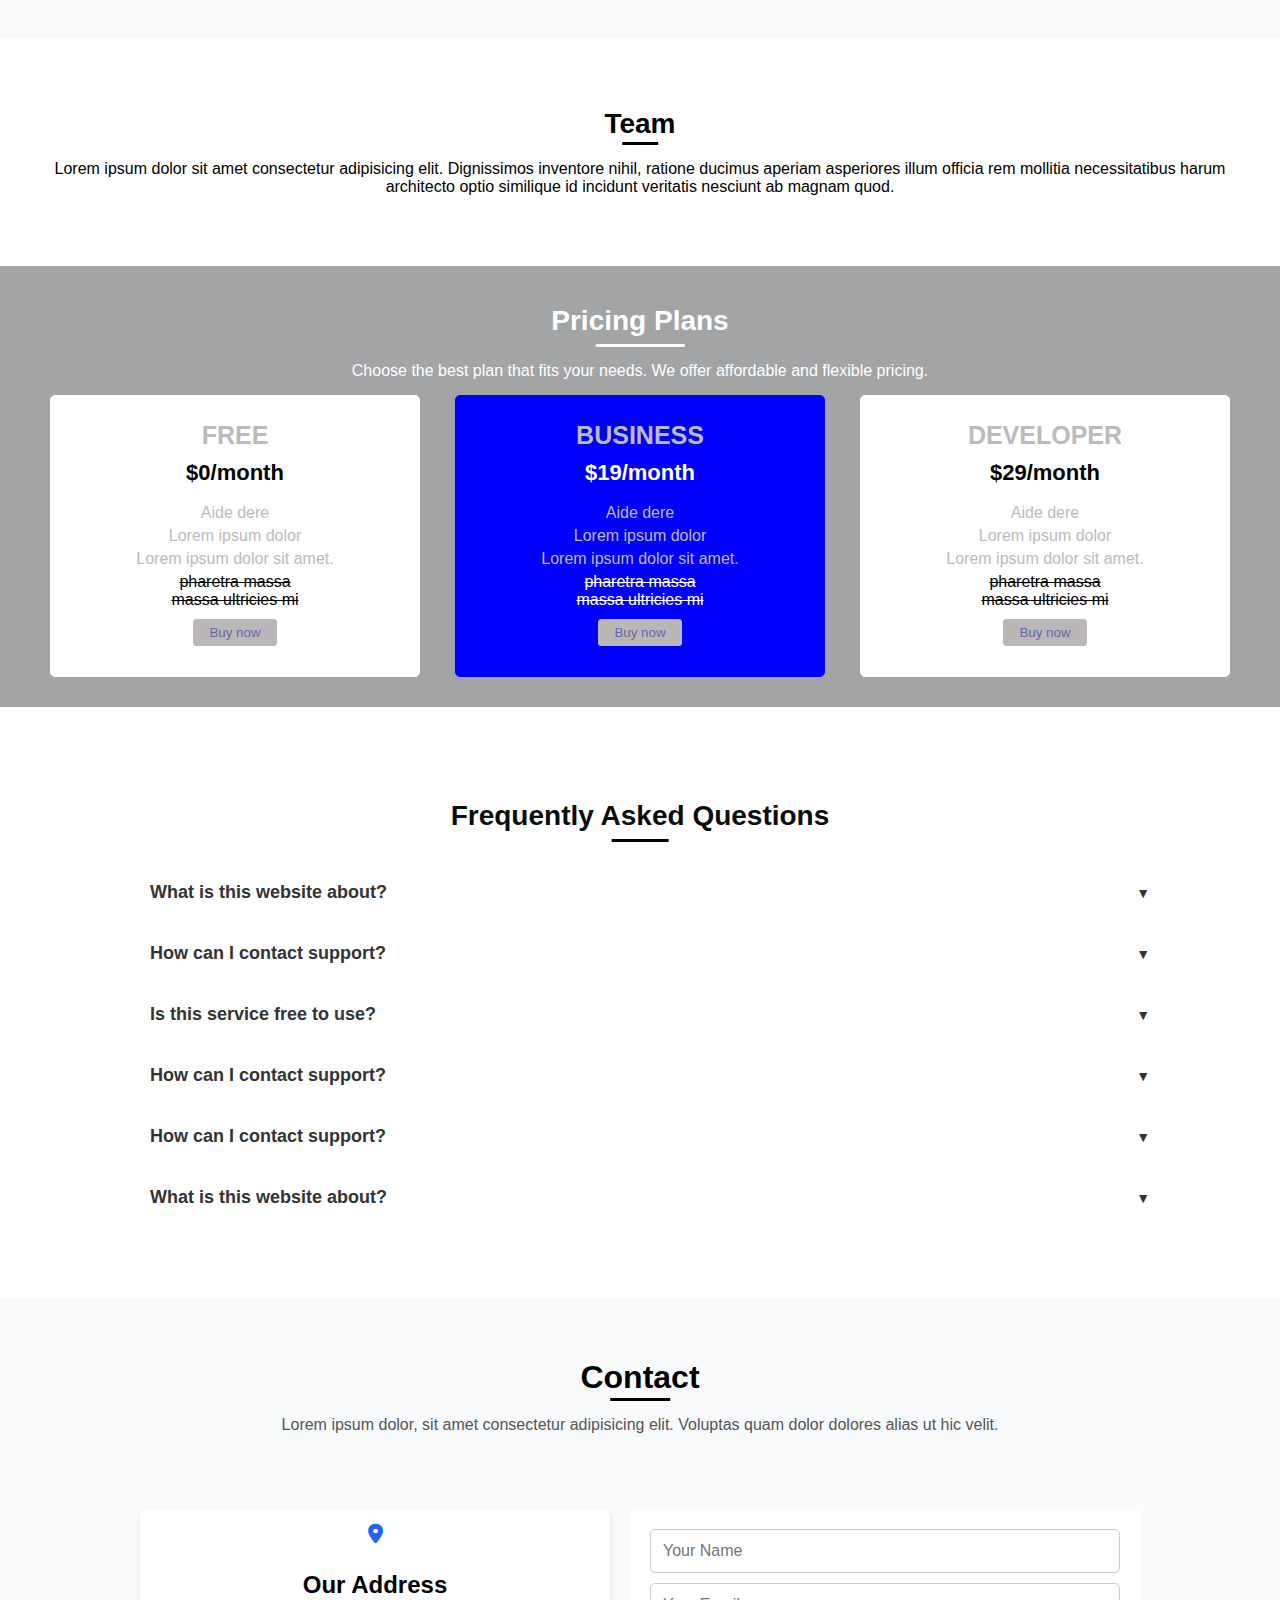
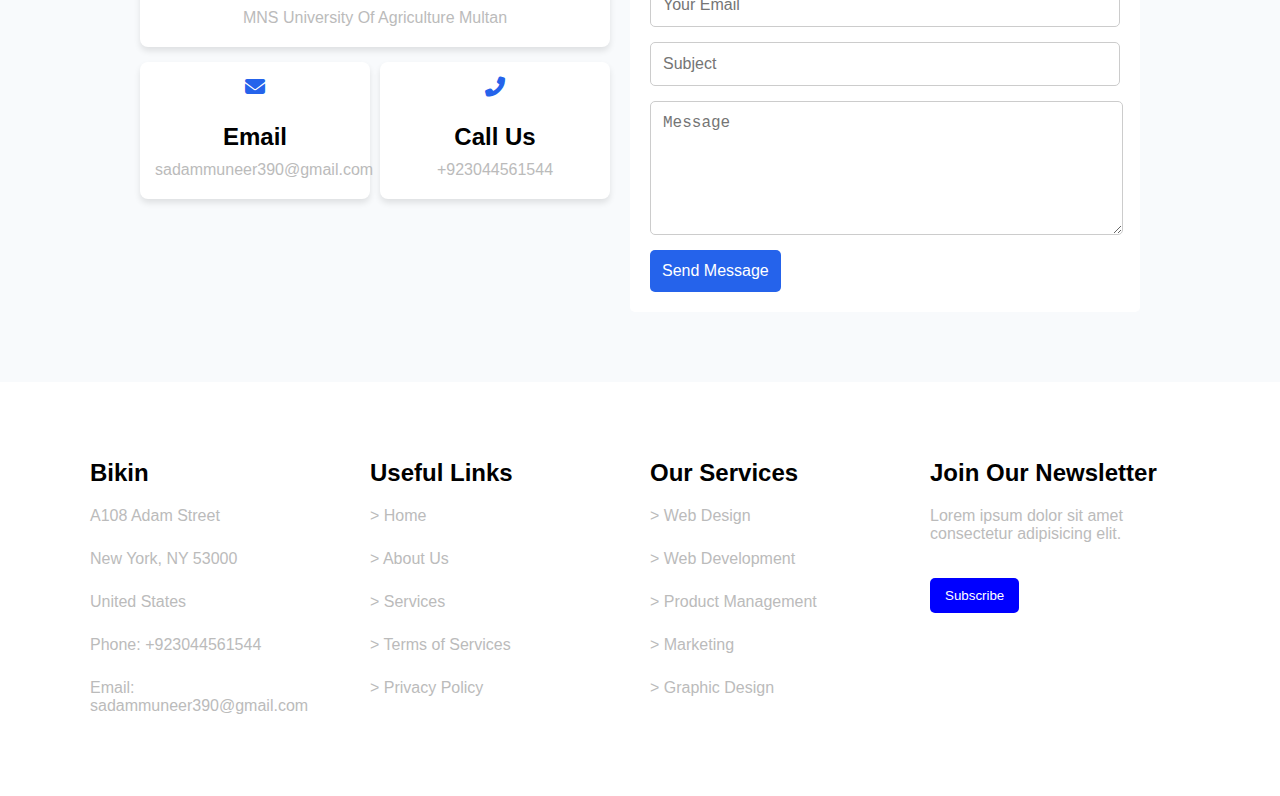
==== commit 104d5d4e: "feat: footer and other sections updated" ====
--- a/main.html
+++ b/main.html
@@ -18,6 +18,8 @@
     <div id="pricing"></div>
     <div id="faq"></div>
     <div id="contact"></div>
+    <div id="footer"></div>
+
 
 
     <script>
@@ -115,6 +117,14 @@
           document.getElementById("contact").innerHTML = data;
         })
         .catch((error) => console.error("Error loading content:", error));
+
+                  // Load  contact-section Content
+      fetch("./footer/footer.html")
+        .then((response) => response.text())
+        .then((data) => {
+          document.getElementById("footer").innerHTML = data;
+        })
+        .catch((error) => console.error("Error loading content:", error));
     </script>
   </body>
 </html>
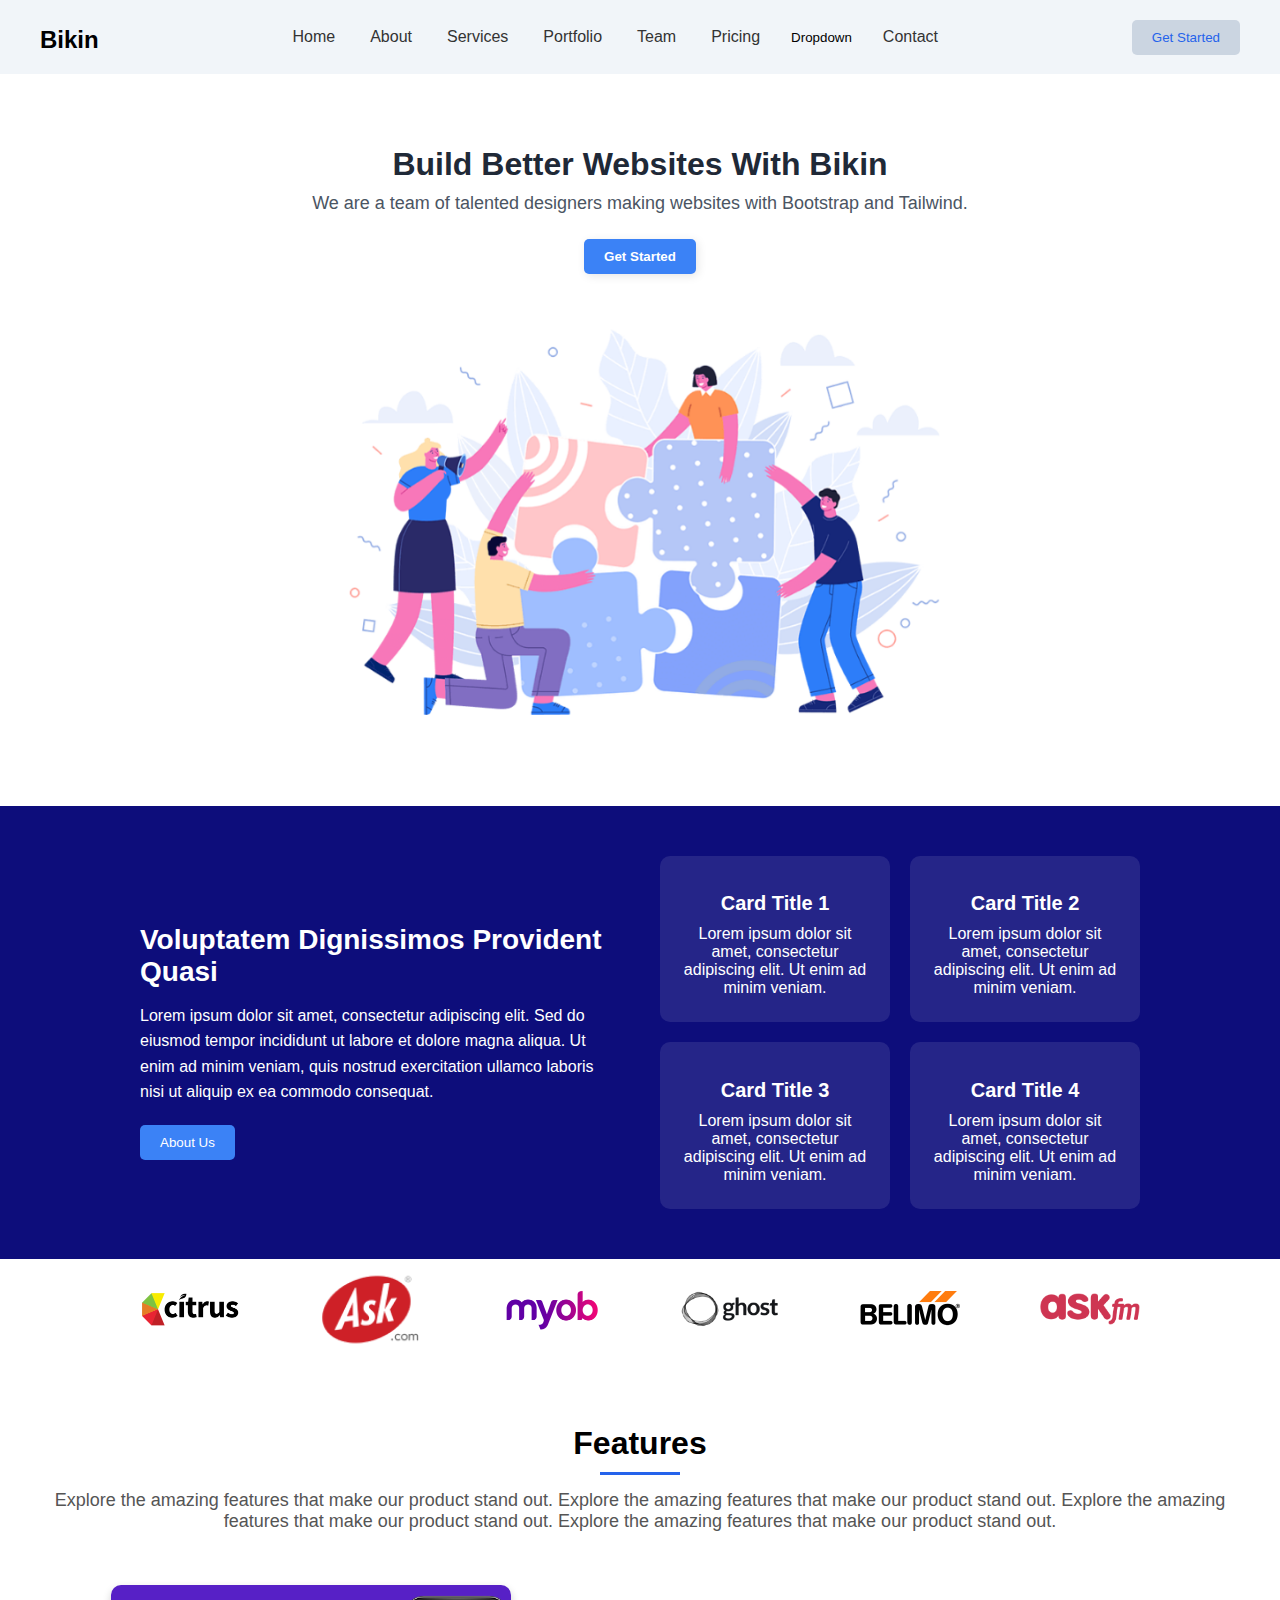
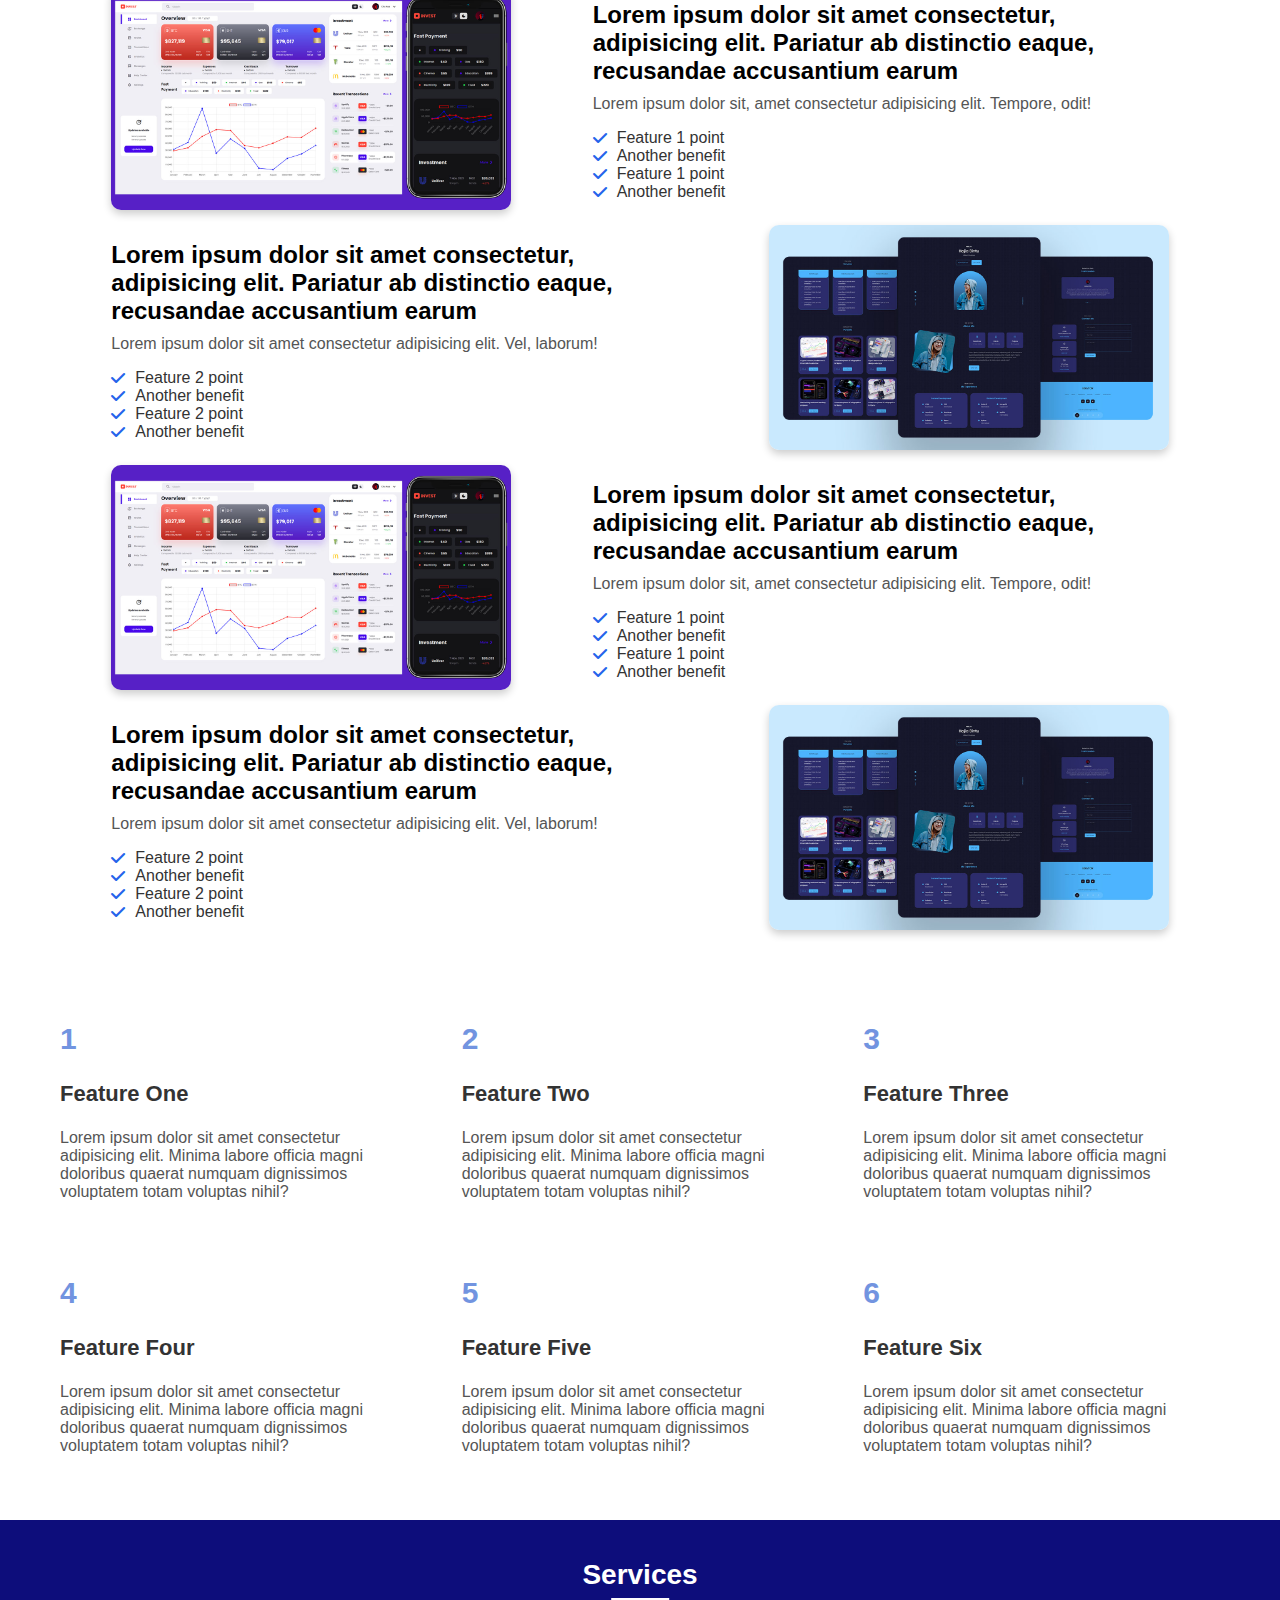
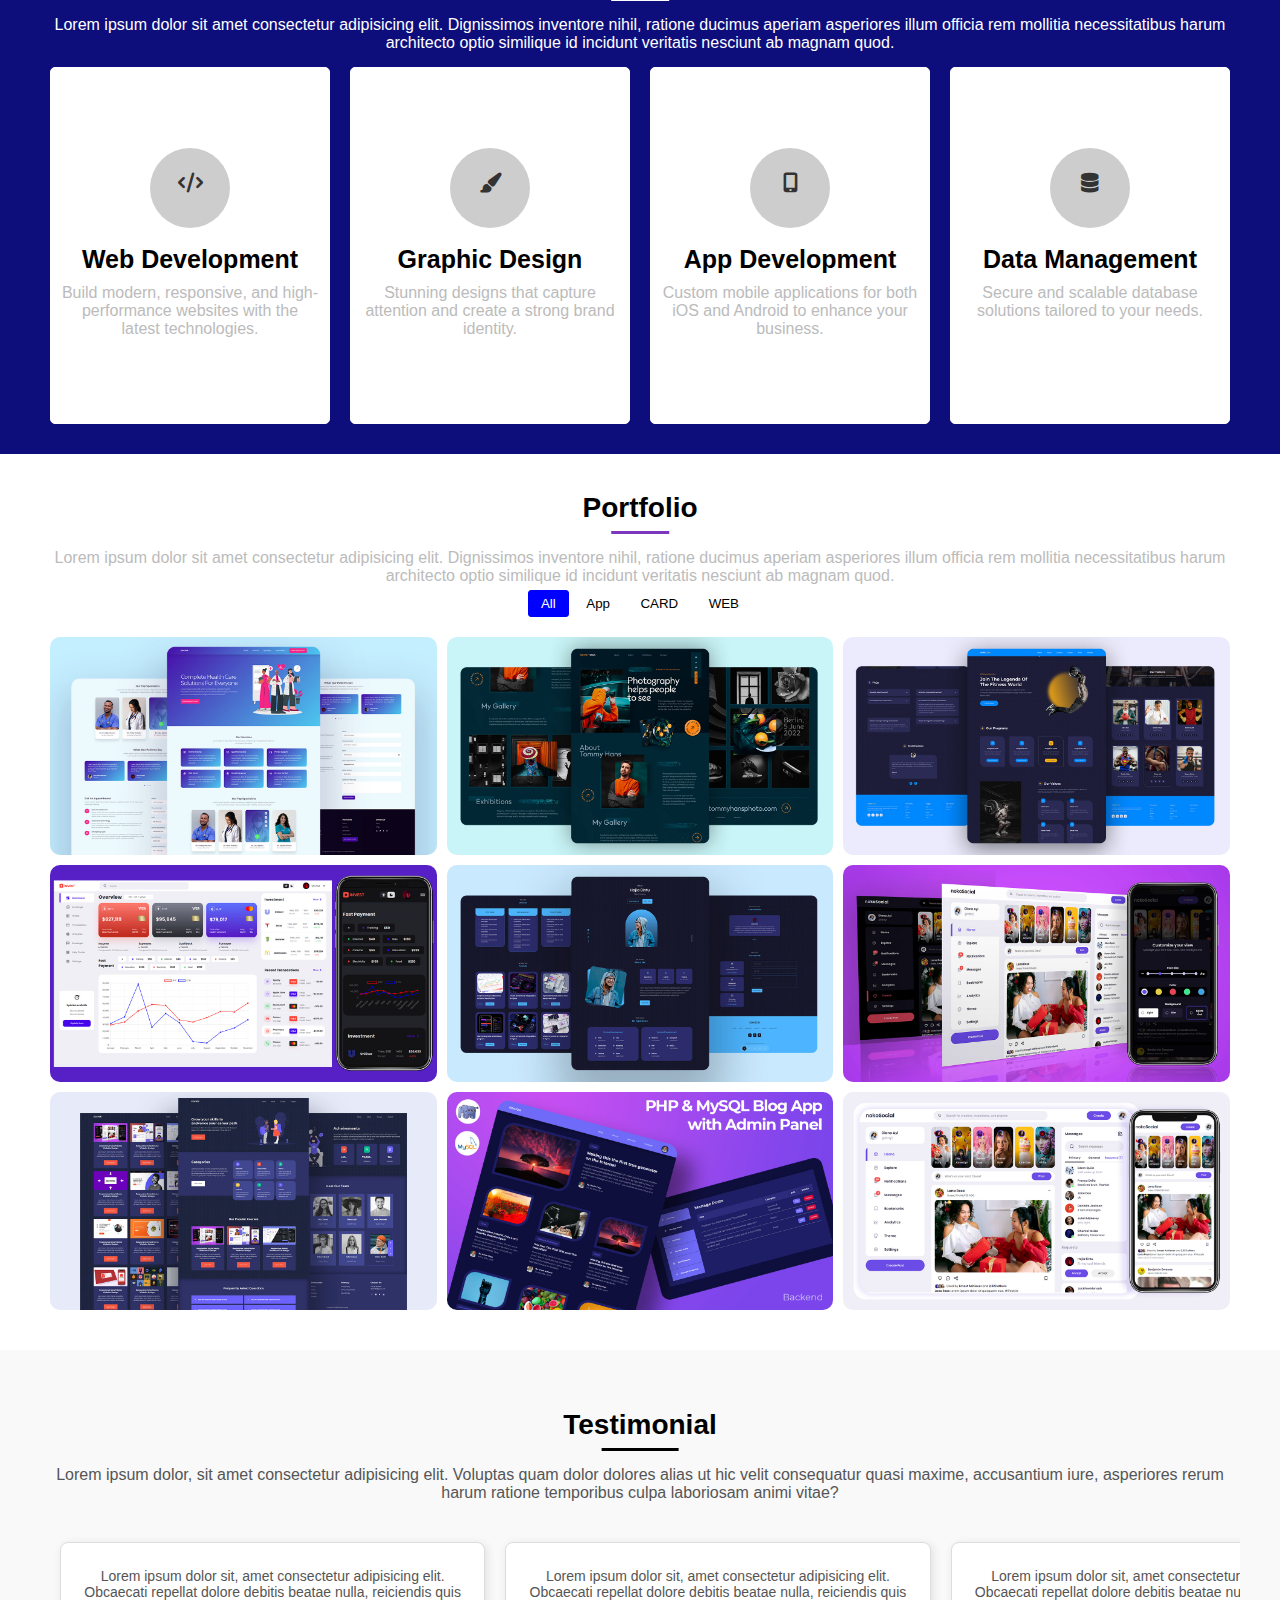
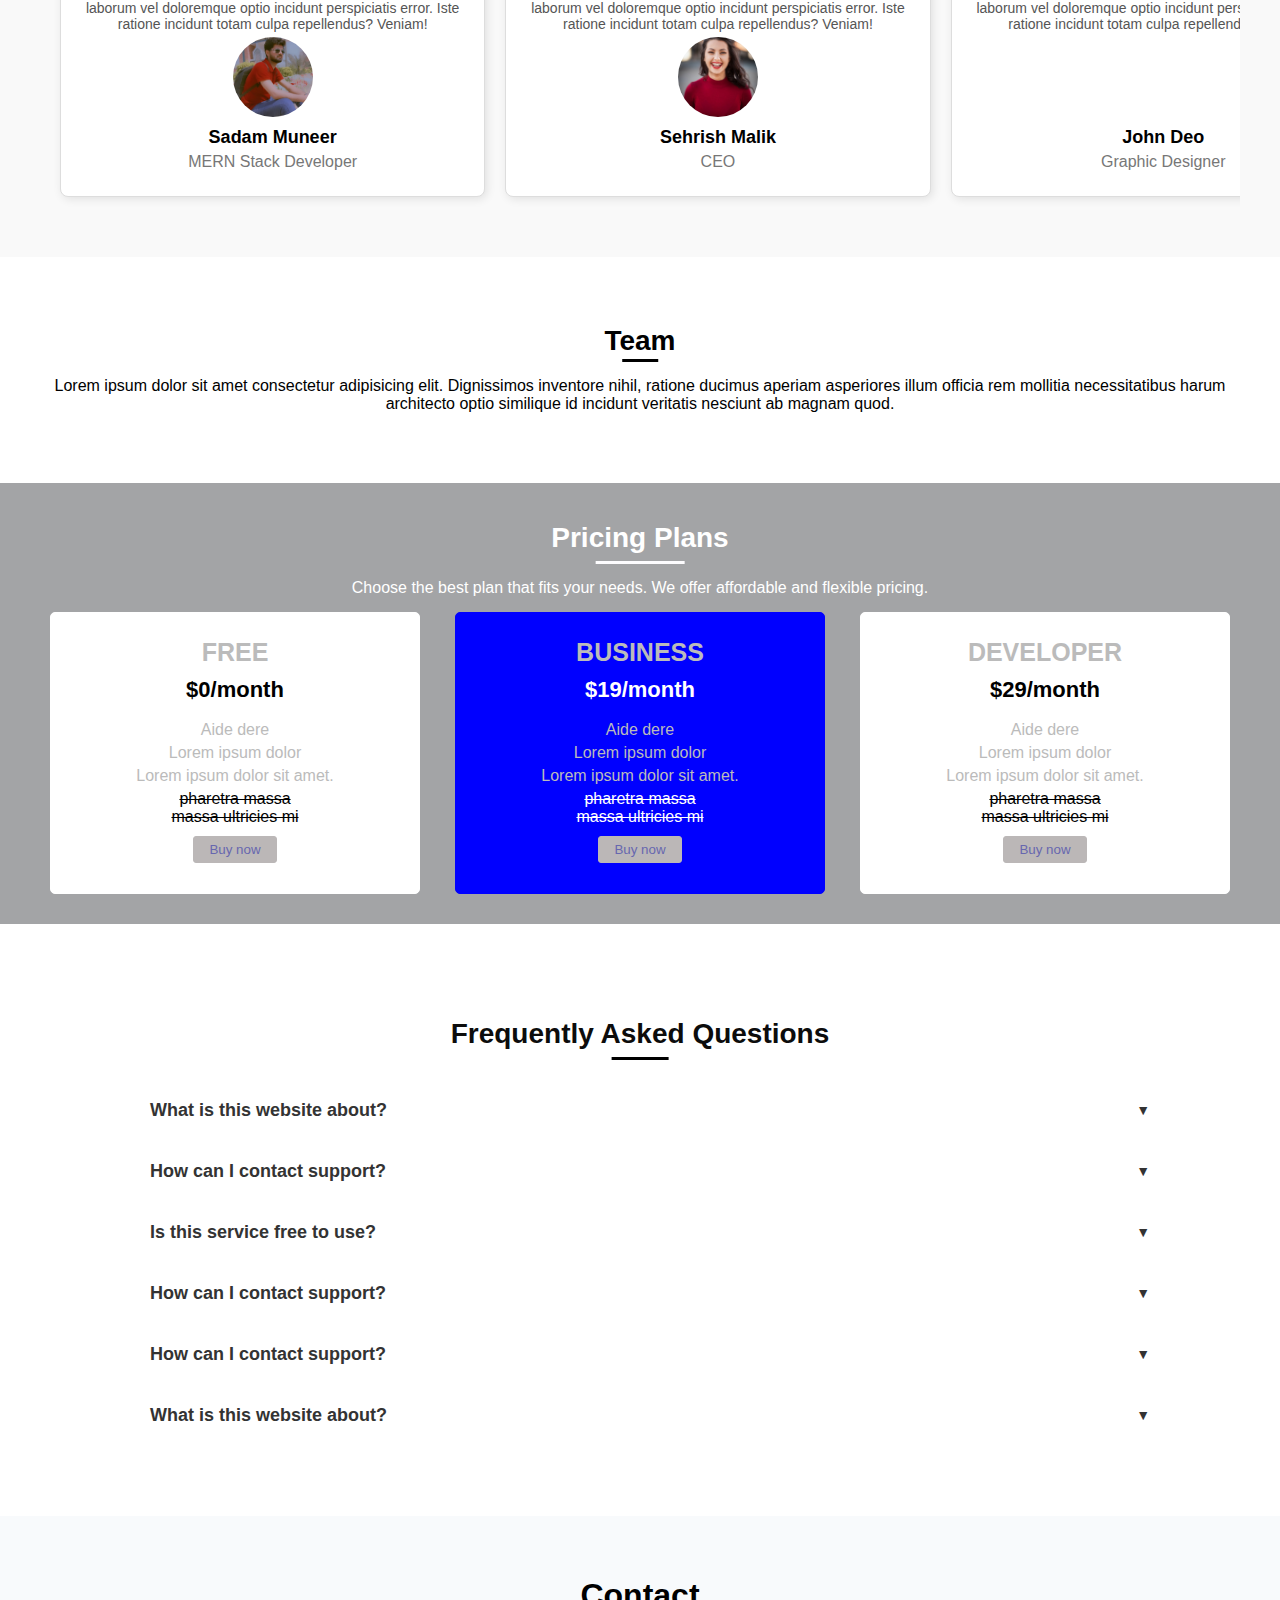
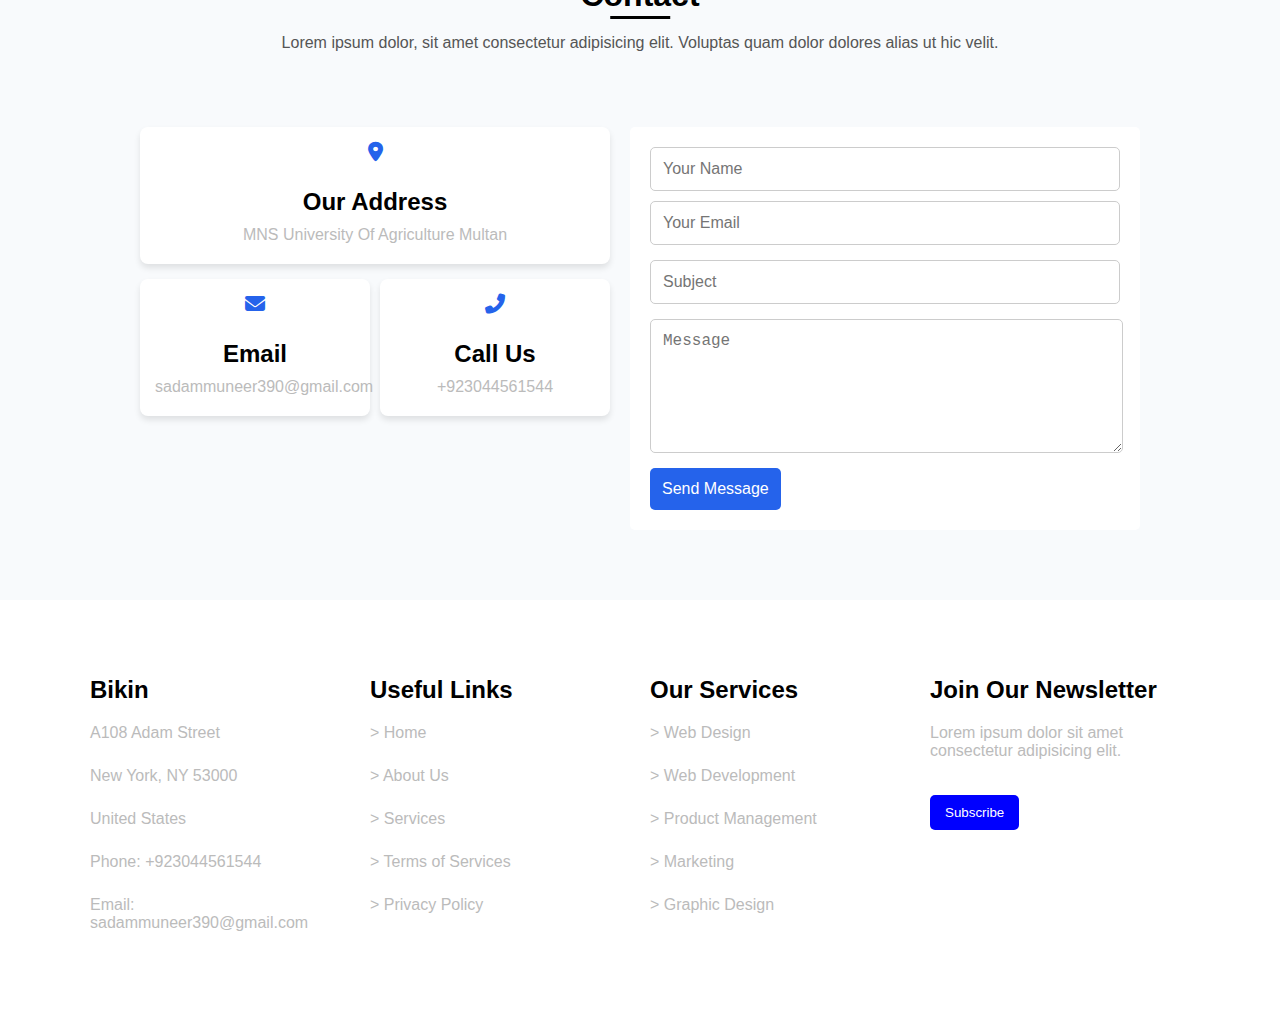
==== commit ff8633ec: "del : updated code" ====
--- a/main.html
+++ b/main.html
@@ -19,8 +19,6 @@
     <div id="faq"></div>
     <div id="contact"></div>
     <div id="footer"></div>
-
-
 
     <script>
       fetch("./Navbar/index.html")
@@ -110,7 +108,7 @@
         })
         .catch((error) => console.error("Error loading content:", error));
 
-          // Load  contact-section Content
+      // Load  contact-section Content
       fetch("./contact/contact.html")
         .then((response) => response.text())
         .then((data) => {
@@ -118,7 +116,7 @@
         })
         .catch((error) => console.error("Error loading content:", error));
 
-                  // Load  contact-section Content
+      // Load  contact-section Content
       fetch("./footer/footer.html")
         .then((response) => response.text())
         .then((data) => {
